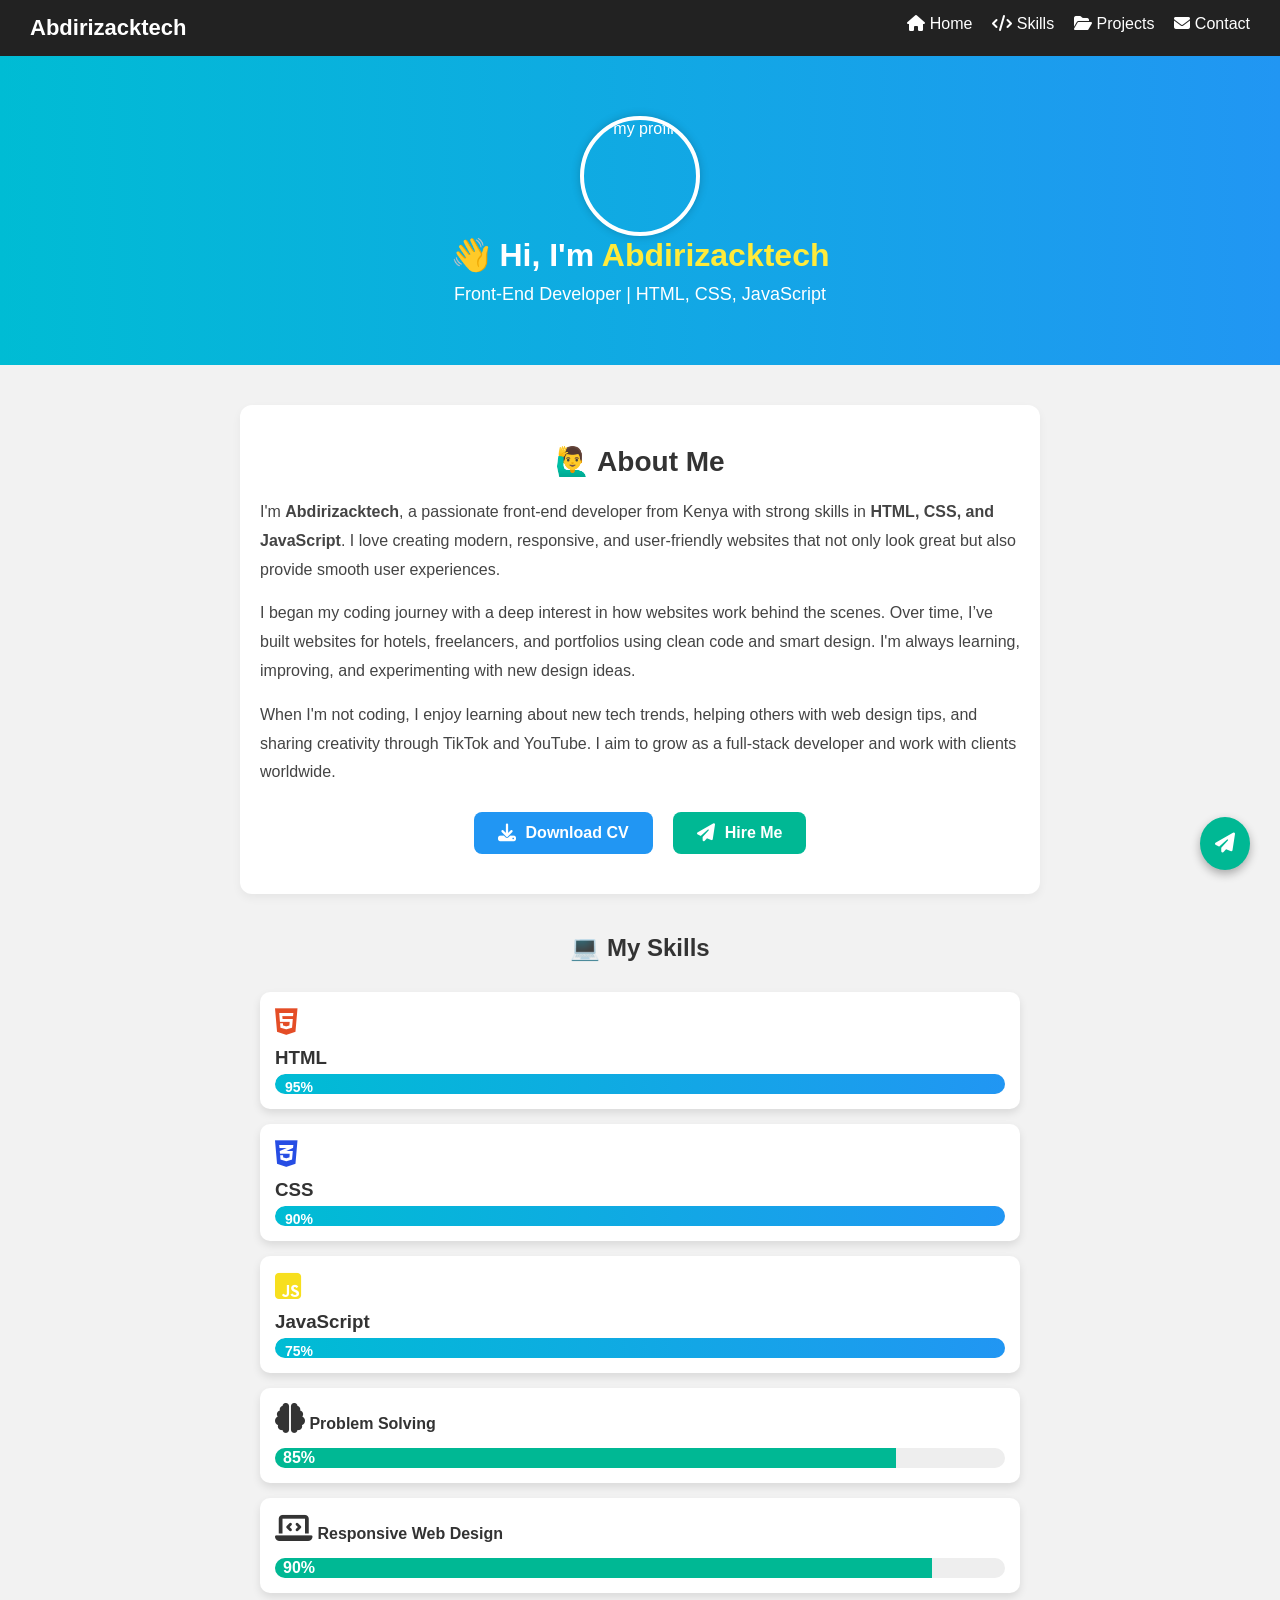
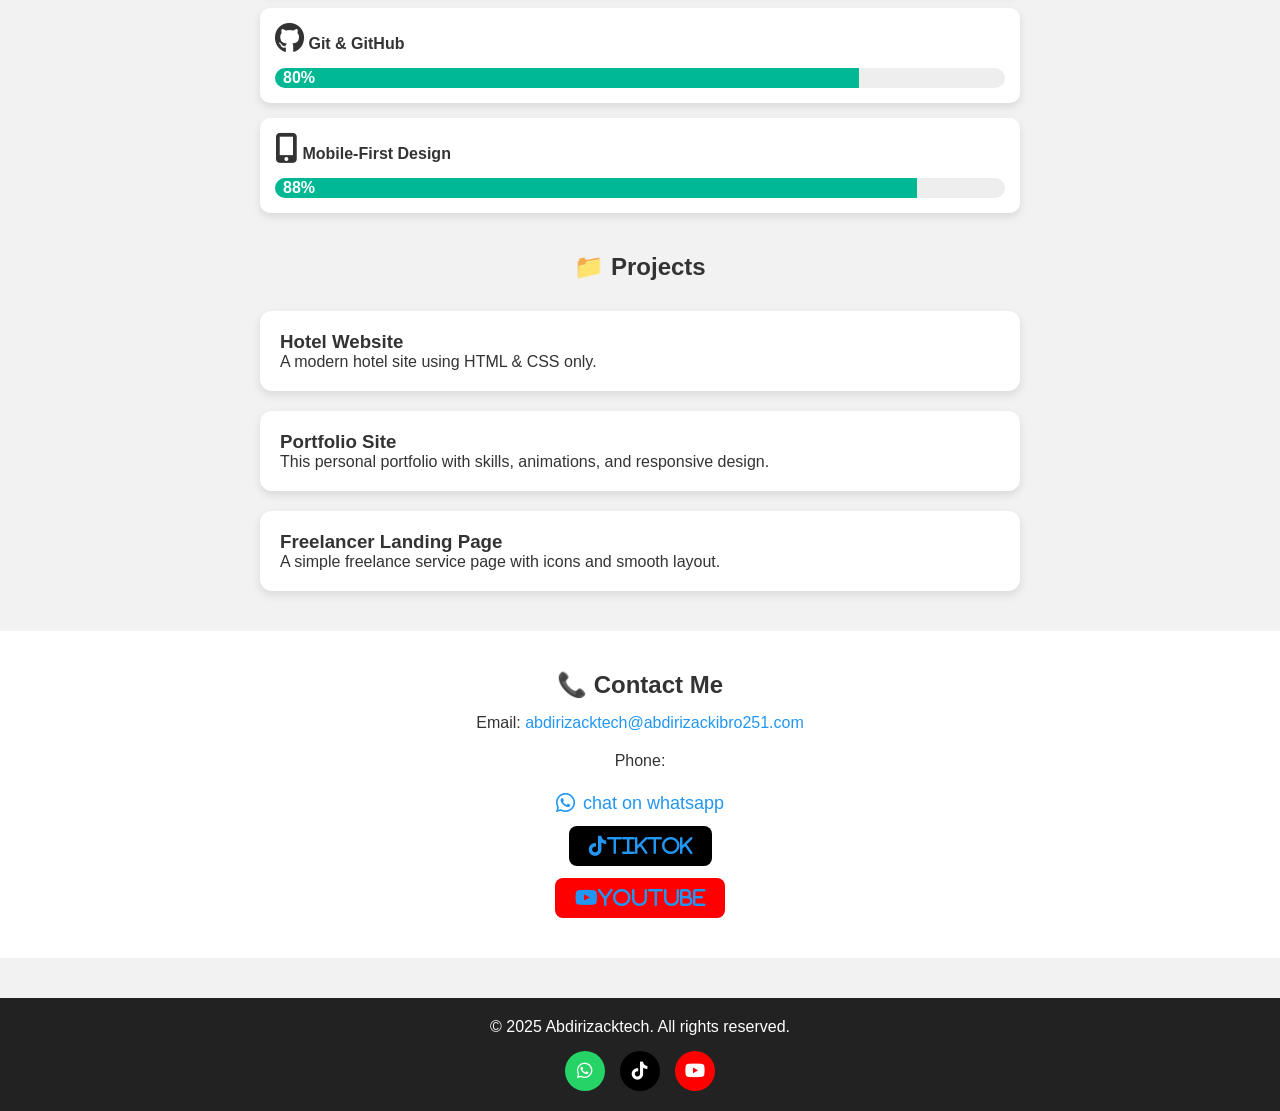
==== p.html @ 31e70e23 "Add files via upload" ====
<!DOCTYPE html>
<html lang="en">
  <head>
    <meta charset="UTF-8" />
    <title>Abdirizacktech Portfolio</title>
    <link rel="stylesheet" href="style.css" />
    <!-- Font Awesome CDN -->
    <link
      rel="stylesheet"
      href="https://cdnjs.cloudflare.com/ajax/libs/font-awesome/6.4.0/css/all.min.css" />
    <meta name="viewport" content="width=device-width, initial-scale=1.0" />
  </head>
  <body>
    <!-- Navbar -->
    <nav class="navbar">
      <div class="logo">Abdirizacktech</div>
      <ul class="nav-links">
        <li>
          <a href="#home"><i class="fas fa-home"></i> Home</a>
        </li>
        <li>
          <a href="#skills"><i class="fas fa-code"></i> Skills</a>
        </li>
        <li>
          <a href="#projects"><i class="fas fa-folder-open"></i> Projects</a>
        </li>
        <li>
          <a href="#contact"><i class="fas fa-envelope"></i> Contact</a>
        </li>
      </ul>
    </nav>

    <!-- Header -->
    <header id="home">
      <div class="header-content">
        <img
          src="profiles/IMG_20241104_105812_166.jpg"
          alt="my profile"
          class="profile-pc" />
      </div>
      <h1 class="slide-down">👋 Hi, I'm <span>Abdirizacktech</span></h1>
      <p class="fade-in">Front-End Developer | HTML, CSS, JavaScript</p>
    </header>
    <!--about me section-->
     <section class="about-section" id="about">
  <h2>🙋‍♂️ About Me</h2>
  <p>
    I'm <strong>Abdirizacktech</strong>, a passionate front-end developer from Kenya with strong skills in
    <strong>HTML, CSS, and JavaScript</strong>. I love creating modern, responsive, and user-friendly websites that
    not only look great but also provide smooth user experiences.
  </p>

  <p>
    I began my coding journey with a deep interest in how websites work behind the scenes.
    Over time, I’ve built websites for hotels, freelancers, and portfolios using clean code and smart design.
    I'm always learning, improving, and experimenting with new design ideas.
  </p>

  <p>
    When I'm not coding, I enjoy learning about new tech trends, helping others with web design tips, and
    sharing creativity through TikTok and YouTube. I aim to grow as a full-stack developer and work with clients worldwide.
  </p><div class="about-buttons">
    <a href="cv.pdf" download class="btn btn-download">
      <i class="fas fa-download"></i> Download CV
    </a>
    <a href="#contact" class="btn btn-hire">
      <i class="fas fa-paper-plane"></i> Hire Me
    </a>
  </div>

</section>
    <!-- Skills Section -->
    <section class="skills-section" id="skills">
      <h2>💻 My Skills</h2>

      <div class="skill-box">
        <i class="fab fa-html5 html-icon"></i>
        <h3>HTML</h3>
        <div class="skill-bar">
          <div class="progress" style="width: 95%">95%</div>
        </div>
      </div>

      <div class="skill-box">
        <i class="fab fa-css3-alt css-icon"></i>
        <h3>CSS</h3>
        <div class="skill-bar">
          <div class="progress" style="width: 90%">90%</div>
        </div>
      </div>

      <div class="skill-box">
        <i class="fab fa-js-square js-icon"></i>
        <h3>JavaScript</h3>
        <div class="skill-bar">
          <div class="progress" style="width: 75%">75%</div>
        </div>
      </div>
      <!-- Existing skills above here -->

<!-- New Expanded Skills -->
<div class="skill-box">
  <i class="fas fa-brain"></i> Problem Solving
  <div class="skill-bar"><div class="skill-level" style="width: 85%;">85%</div></div>
</div>
<div class="skill-box">
  <i class="fas fa-laptop-code"></i> Responsive Web Design
  <div class="skill-bar"><div class="skill-level" style="width: 90%;">90%</div></div>
</div>
<div class="skill-box">
  <i class="fab fa-github"></i> Git & GitHub
  <div class="skill-bar"><div class="skill-level" style="width: 80%;">80%</div></div>
</div>
<div class="skill-box">
  <i class="fas fa-mobile-alt"></i> Mobile-First Design
  <div class="skill-bar"><div class="skill-level" style="width: 88%;">88%</div></div>
</div>

    </section>

    <!-- Projects Section -->
    <section class="projects-section" id="projects">
      <h2>📁 Projects</h2>

      <div class="project-card">
        <h3>Hotel Website</h3>
        <p>A modern hotel site using HTML & CSS only.</p>
      </div>

      <div class="project-card">
        <h3>Portfolio Site</h3>
        <p>
          This personal portfolio with skills, animations, and responsive
          design.
        </p>
      </div>

      <div class="project-card">
        <h3>Freelancer Landing Page</h3>
        <p>A simple freelance service page with icons and smooth layout.</p>
      </div>
    </section>

    <!-- Contact Section -->
    <section class="contact-section" id="contact">
      <h2>📞 Contact Me</h2>
      <p>
        Email:
        <a href="mailto:abdirizacktech@example.com"
          >abdirizacktech@abdirizackibro251.com</a
        >
      </p>
      <div class="social-links">
        Phone:
        <a
          href="https://wa.me/254721620254"
          target="_blank"
          class="whatsapp-link"
          ><i class="fab fa-whatsapp"></i>chat on whatsapp</a
        >
        <a href="https://www.tiktok.com/@Abdirizacktech" target="_blank" class="social-icon tiktok">
          <i class="fab fa-tiktok">TikTok</i>
        </a>
        <a href="https://www.youtube.com/@All tech" target="_blank" class="social-icon youtube">
          <i class="fab fa-youtube">YouTube</i>
        </i></a>
      </div>
    </section>

    <!-- Footer -->
    <footer>
  <p>© 2025 Abdirizacktech. All rights reserved.</p>

  <div class="footer-socials">
    <a href="https://wa.me/254712345678" target="_blank" class="footer-icon whatsapp">
      <i class="fab fa-whatsapp"></i>
    </a>
    <a href="https://www.tiktok.com/@yourusername" target="_blank" class="footer-icon tiktok">
      <i class="fab fa-tiktok"></i>
    </a>
    <a href="https://www.youtube.com/@yourchannel" target="_blank" class="footer-icon youtube">
      <i class="fab fa-youtube"></i>
    </a>
  </div>
</footer>
    <a href="#contact" class="floating-hire-btn" title="Hire Me">
  <i class="fas fa-paper-plane"></i>
</a>
  </body>
</html>
---- style.css ----
/* General Reset */
* {
  margin: 0;
  padding: 0;
  box-sizing: border-box;
}
body {
  font-family: 'Segoe UI', sans-serif;
  background: #f2f2f2;
  color: #333;
  scroll-behavior: smooth;
}

/* Navbar */
.navbar {
  background: #222;
  color: white;
  display: flex;
  justify-content: space-between;
  padding: 15px 30px;
  position: sticky;
  top: 0;
  z-index: 1000;
}
.logo {
  font-size: 22px;
  font-weight: bold;
}
.nav-links {
  list-style: none;
  display: flex;
  gap: 20px;
}
.nav-links li a {
  text-decoration: none;
  color: white;
  font-size: 16px;
  transition: color 0.3s;
}
.nav-links li a:hover {
  color: #00bcd4;
}

/* Header */
header {
  background: linear-gradient(to right, #00bcd4, #2196f3);
  padding: 60px 20px;
  text-align: center;
  color: white;
}
header h1 span {
  color: #ffeb3b;
}
header p {
  margin-top: 10px;
  font-size: 18px;
}

/* Skills */
.skills-section {
  max-width: 800px;
  margin: 40px auto;
  padding: 0 20px;
}
.skills-section h2 {
  text-align: center;
  margin-bottom: 30px;
}
.skill-box {
  background: white;
  padding: 20px;
  border-radius: 12px;
  box-shadow: 0 4px 10px rgba(0,0,0,0.1);
  margin-bottom: 20px;
  transition: transform 0.3s;
}
.skill-box:hover {
  transform: scale(1.02);
}
.skill-box i {
  font-size: 30px;
  margin-bottom: 10px;
}
.html-icon { color: #e44d26; }
.css-icon { color: #264de4; }
.js-icon { color: #f7df1e; }

.skill-bar {
  background: #ddd;
  border-radius: 10px;
  overflow: hidden;
  margin-top: 10px;
}
.progress {
  background: linear-gradient(to right, #00bcd4, #2196f3);
  color: white;
  padding: 5px 10px;
  border-radius: 10px 0 0 10px;
  font-size: 14px;
  width: 0;
  animation: fillBar 1.5s forwards;
}

/* Projects */
.projects-section {
  max-width: 800px;
  margin: 40px auto;
  padding: 0 20px;
}
.projects-section h2 {
  text-align: center;
  margin-bottom: 30px;
}
.project-card {
  background: white;
  padding: 20px;
  border-radius: 12px;
  margin-bottom: 20px;
  box-shadow: 0 4px 10px rgba(0,0,0,0.1);
  transition: 0.3s;
}
.project-card:hover {
  transform: translateY(-5px);
}

/* Contact */
.contact-section {
  background: #fff;
  padding: 40px 20px;
  text-align: center;
}
.contact-section h2 {
  margin-bottom: 15px;
}
.contact-section a {
  color: #2196f3;
  text-decoration: none;
}

/* Footer */
footer {
  text-align: center;
  background: #222;
  color: white;
  padding: 20px;
  margin-top: 40px;
}

/* Animations */
@keyframes fillBar {
  to { width: inherit; }
}
.slide-down {
  animation: slideDown 1s ease;
}
@keyframes slideDown {
  from {
    transform: translateY(-40px);
    opacity: 0;
  }
  to {
    transform: translateY(0);
    opacity: 1;
  }
}
.fade-in {
  animation: fadeIn 2s ease;
}
@keyframes fadeIn {
  from { opacity: 0; }
  to { opacity: 1; }
}

/* Responsive */
@media (max-width: 600px) {
  .nav-links {
    flex-direction: column;
    gap: 10px;
    background: #333;
    padding: 10px;
  }
  .nav-links li a {
    display: block;
    padding: 5px 0;
  }
  header h1 {
    font-size: 24px;
  }
}
.header-content{
  display: flex;
  align-items: center;
  justify-content: center;
  gap: 20px;
  flex-wrap: wrap;
}
.profile-pc{
  width: 120px;
  height: 120px;
  border-radius: 50%;
  object-fit: cover;
  border: 4px solid #fff;
  box-shadow: 0 0 10px rgba(0,0,0,0.2);
}
.whatsapp-link{
  font-size: 18px;
  color: #25D366;
  text-decoration: none;
  display: inline-flex;
  align-items: center;
  gap: 8px;
  margin-top: 10px;
}
.whatsapp-link i {
  font-size: 22px;
}
.whatsapp-link:hover{
  color: #1ebe57;
  text-decoration: underline;
}.social-links {
  display: flex;
  flex-direction: column;
  align-items: center;
  gap: 12px;
  margin-top: 20px;
}

.social-icon {
  text-decoration: none;
  font-size: 18px;
  display: inline-flex;
  align-items: center;
  gap: 10px;
  padding: 10px 20px;
  border-radius: 8px;
  color: white;
  transition: 0.3s ease;
  font-weight: bold;
}

.social-icon i {
  font-size: 20px;
}

/* Platform-specific styles */
.whatsapp {
  background-color: #25D366;
}
.whatsapp:hover {
  background-color: #1ebe57;
}

.tiktok {
  background-color: #000;
}
.tiktok:hover {
  background-color: #111;
}

.youtube {
  background-color: #FF0000;
}
.youtube:hover {
  background-color: #cc0000;
}

.footer-socials {
  margin-top: 15px;
  display: flex;
  justify-content: center;
  gap: 15px;
}

.footer-icon {
  background: #444;
  color: white;
  font-size: 18px;
  width: 40px;
  height: 40px;
  border-radius: 50%;
  display: flex;
  justify-content: center;
  align-items: center;
  text-decoration: none;
  transition: background 0.3s ease, transform 0.3s ease;
}

.footer-icon:hover {
  transform: scale(1.1);
}

/* Icon colors */
.footer-icon.whatsapp { background-color: #25D366; }
.footer-icon.tiktok { background-color: #000; }
.footer-icon.youtube { background-color: #FF0000; }

.about-section {
  background: white;
  padding: 40px 20px;
  max-width: 800px;
  margin: 40px auto;
  border-radius: 12px;
  box-shadow: 0 4px 10px rgba(0,0,0,0.05);
}

.about-section h2 {
  text-align: center;
  margin-bottom: 20px;
  font-size: 28px;
}

.about-section p {
  font-size: 16px;
  line-height: 1.8;
  margin-bottom: 15px;
  color: #444;
}
.about-buttons {
  display: flex;
  justify-content: center;
  gap: 20px;
  margin-top: 25px;
  flex-wrap: wrap;
}

.btn {
  text-decoration: none;
  font-size: 16px;
  padding: 12px 24px;
  border-radius: 8px;
  font-weight: bold;
  display: inline-flex;
  align-items: center;
  gap: 10px;
  transition: 0.3s ease;
}

.btn i {
  font-size: 18px;
}

/* Specific button styles */
.btn-download {
  background-color: #2196f3;
  color: white;
}
.btn-download:hover {
  background-color: #1976d2;
}

.btn-hire {
  background-color: #00b894;
  color: white;
}
.btn-hire:hover {
  background-color: #00997a;
}
.floating-hire-btn {
  position: fixed;
  bottom: 30px;
  right: 30px;
  background-color: #00b894;
  color: white;
  padding: 15px;
  border-radius: 50%;
  font-size: 20px;
  box-shadow: 0 4px 10px rgba(0,0,0,0.3);
  text-align: center;
  z-index: 999;
  transition: 0.3s ease;
  text-decoration: none;
}
.floating-hire-btn:hover {
  background-color: #00997a;
}
.skill-box {
  background-color: #fff;
  padding: 15px;
  border-radius: 10px;
  box-shadow: 0 4px 8px rgba(0,0,0,0.1);
  margin-bottom: 15px;
  font-weight: bold;
}

.skill-bar {
  background-color: #eee;
  border-radius: 10px;
  overflow: hidden;
  margin-top: 5px;
  height: 20px;
}

.skill-level {
  height: 100%;
  background-color: #00b894;
  color: #fff;
  padding-left: 8px;
  line-height: 20px;
}
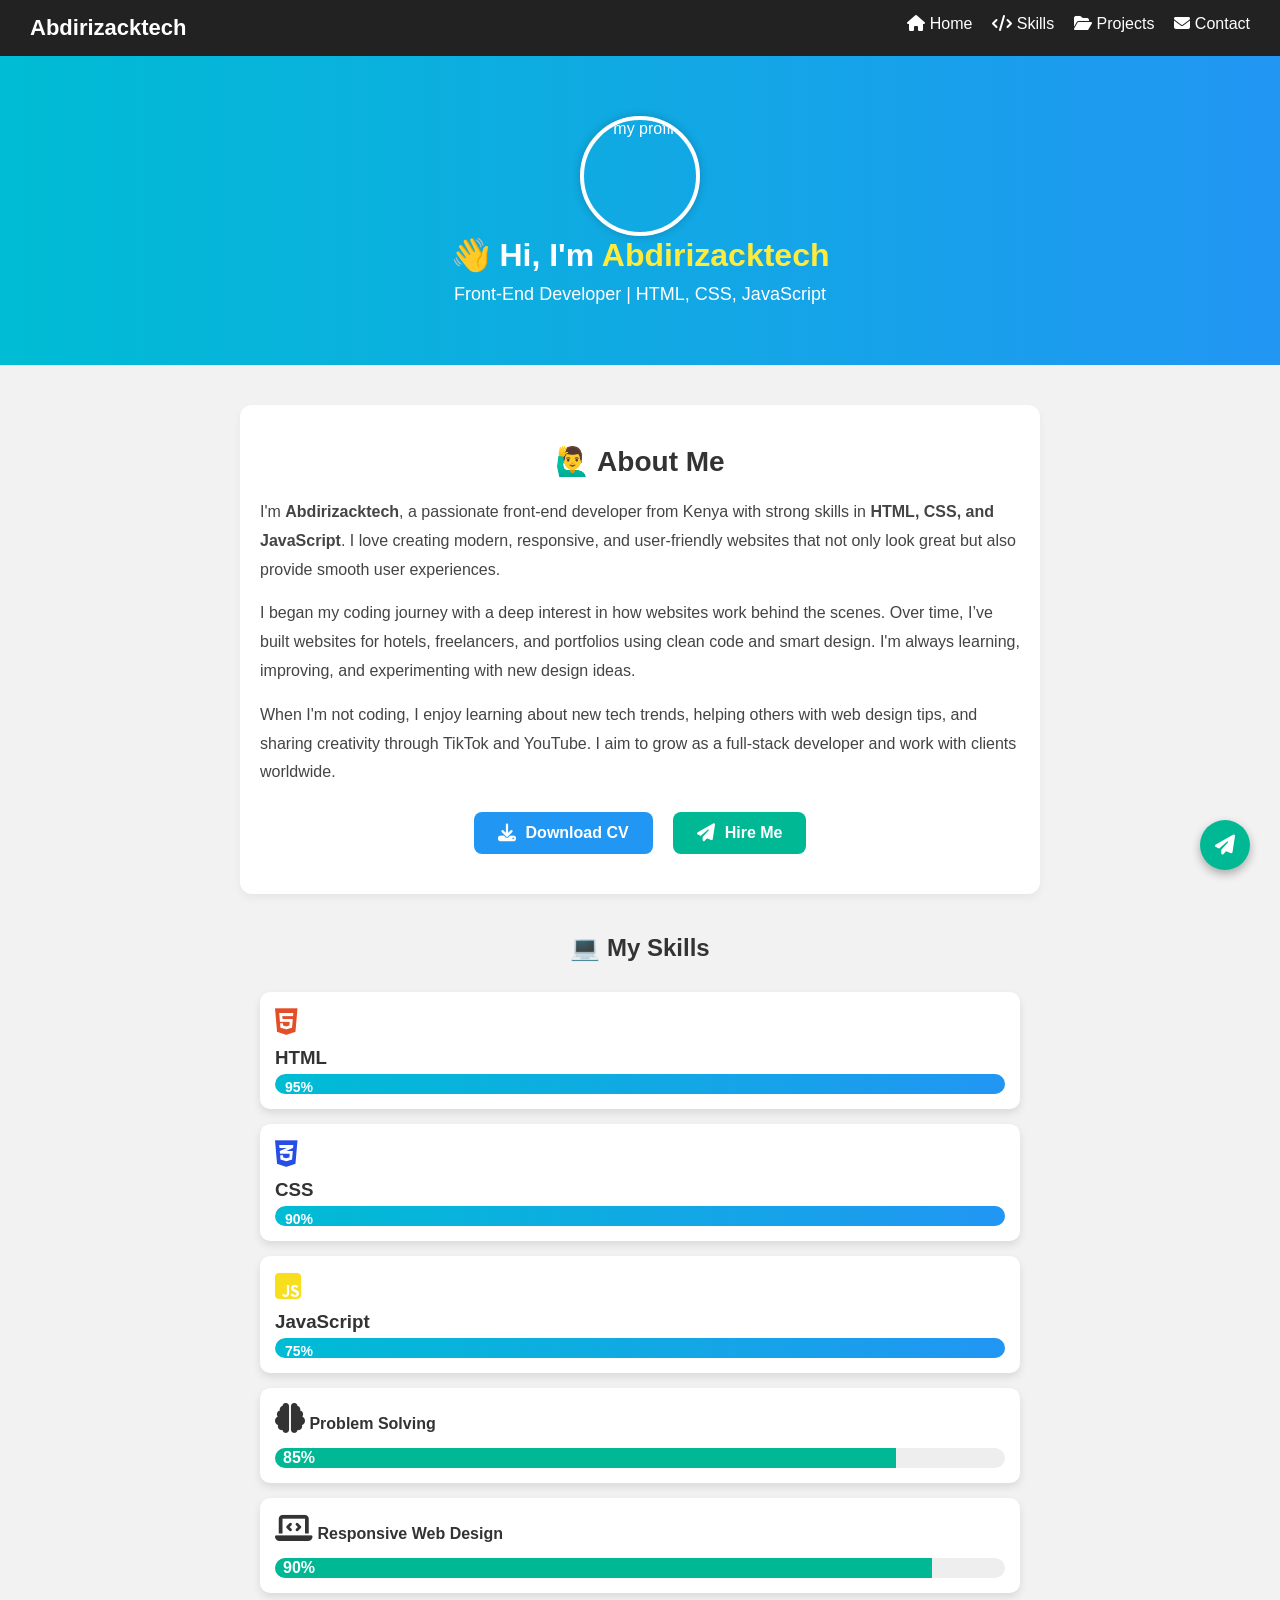
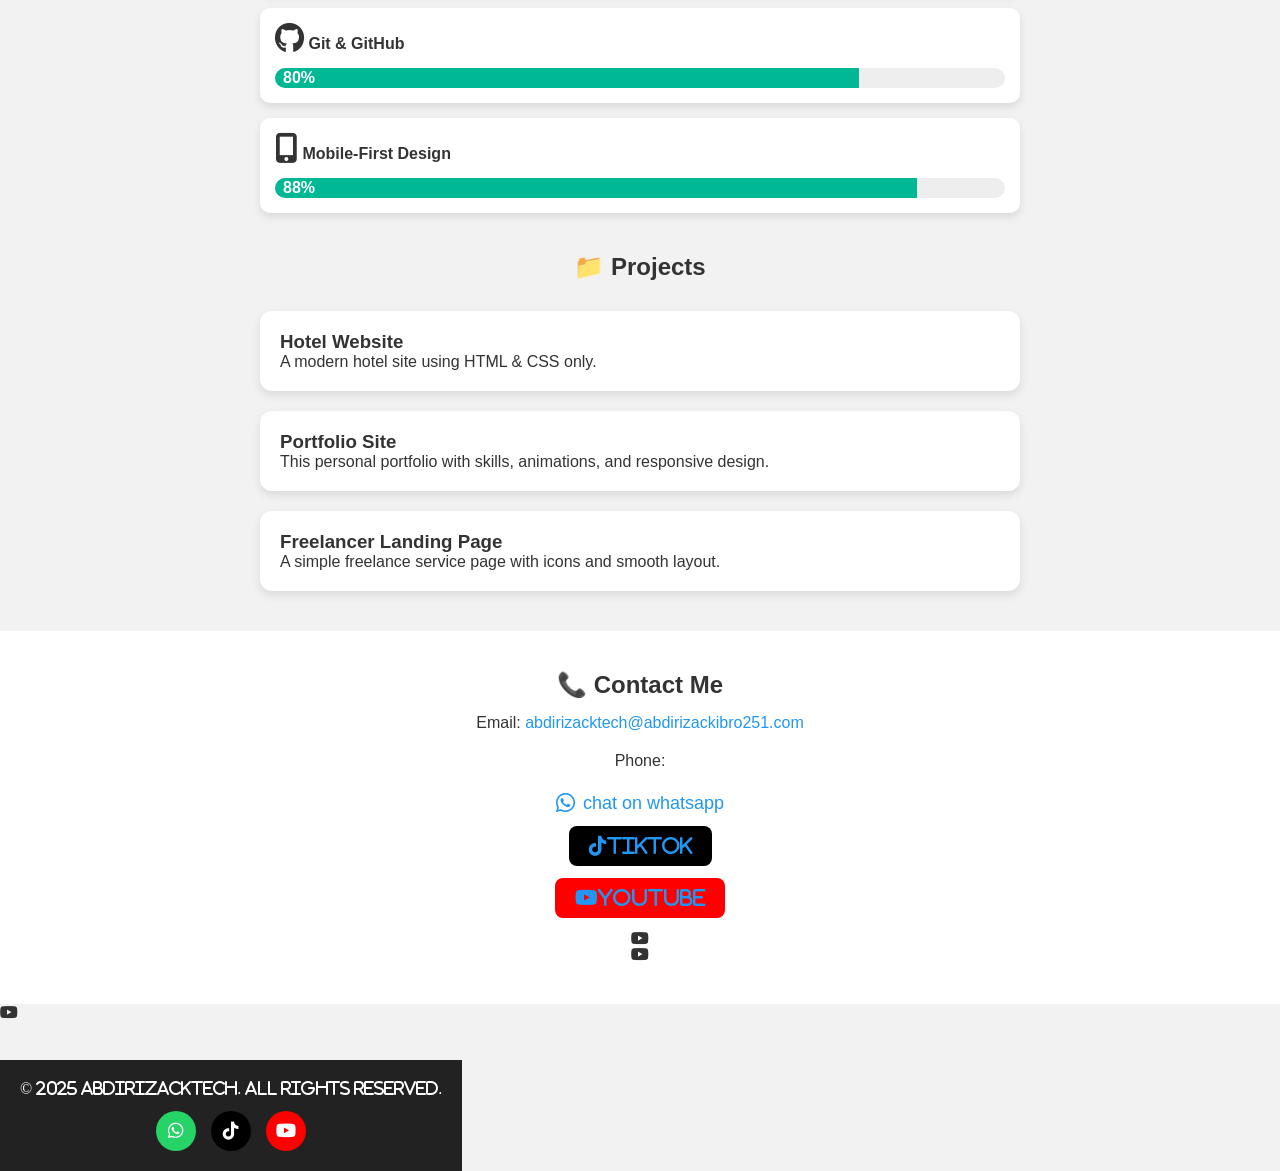
==== commit 8b01b053: "Update p.html" ====
--- a/p.html
+++ b/p.html
@@ -146,7 +146,7 @@
       <h2>📞 Contact Me</h2>
       <p>
         Email:
-        <a href="mailto:abdirizacktech@example.com"
+        <a href="mailto:abdirizacktech@gmail.com"
           >abdirizacktech@abdirizackibro251.com</a
         >
       </p>
@@ -162,8 +162,8 @@
           <i class="fab fa-tiktok">TikTok</i>
         </a>
         <a href="https://www.youtube.com/@All tech" target="_blank" class="social-icon youtube">
-          <i class="fab fa-youtube">YouTube</i>
-        </i></a>
+          <i class="fab fa-youtube">YouTube
+        </a>
       </div>
     </section>
 
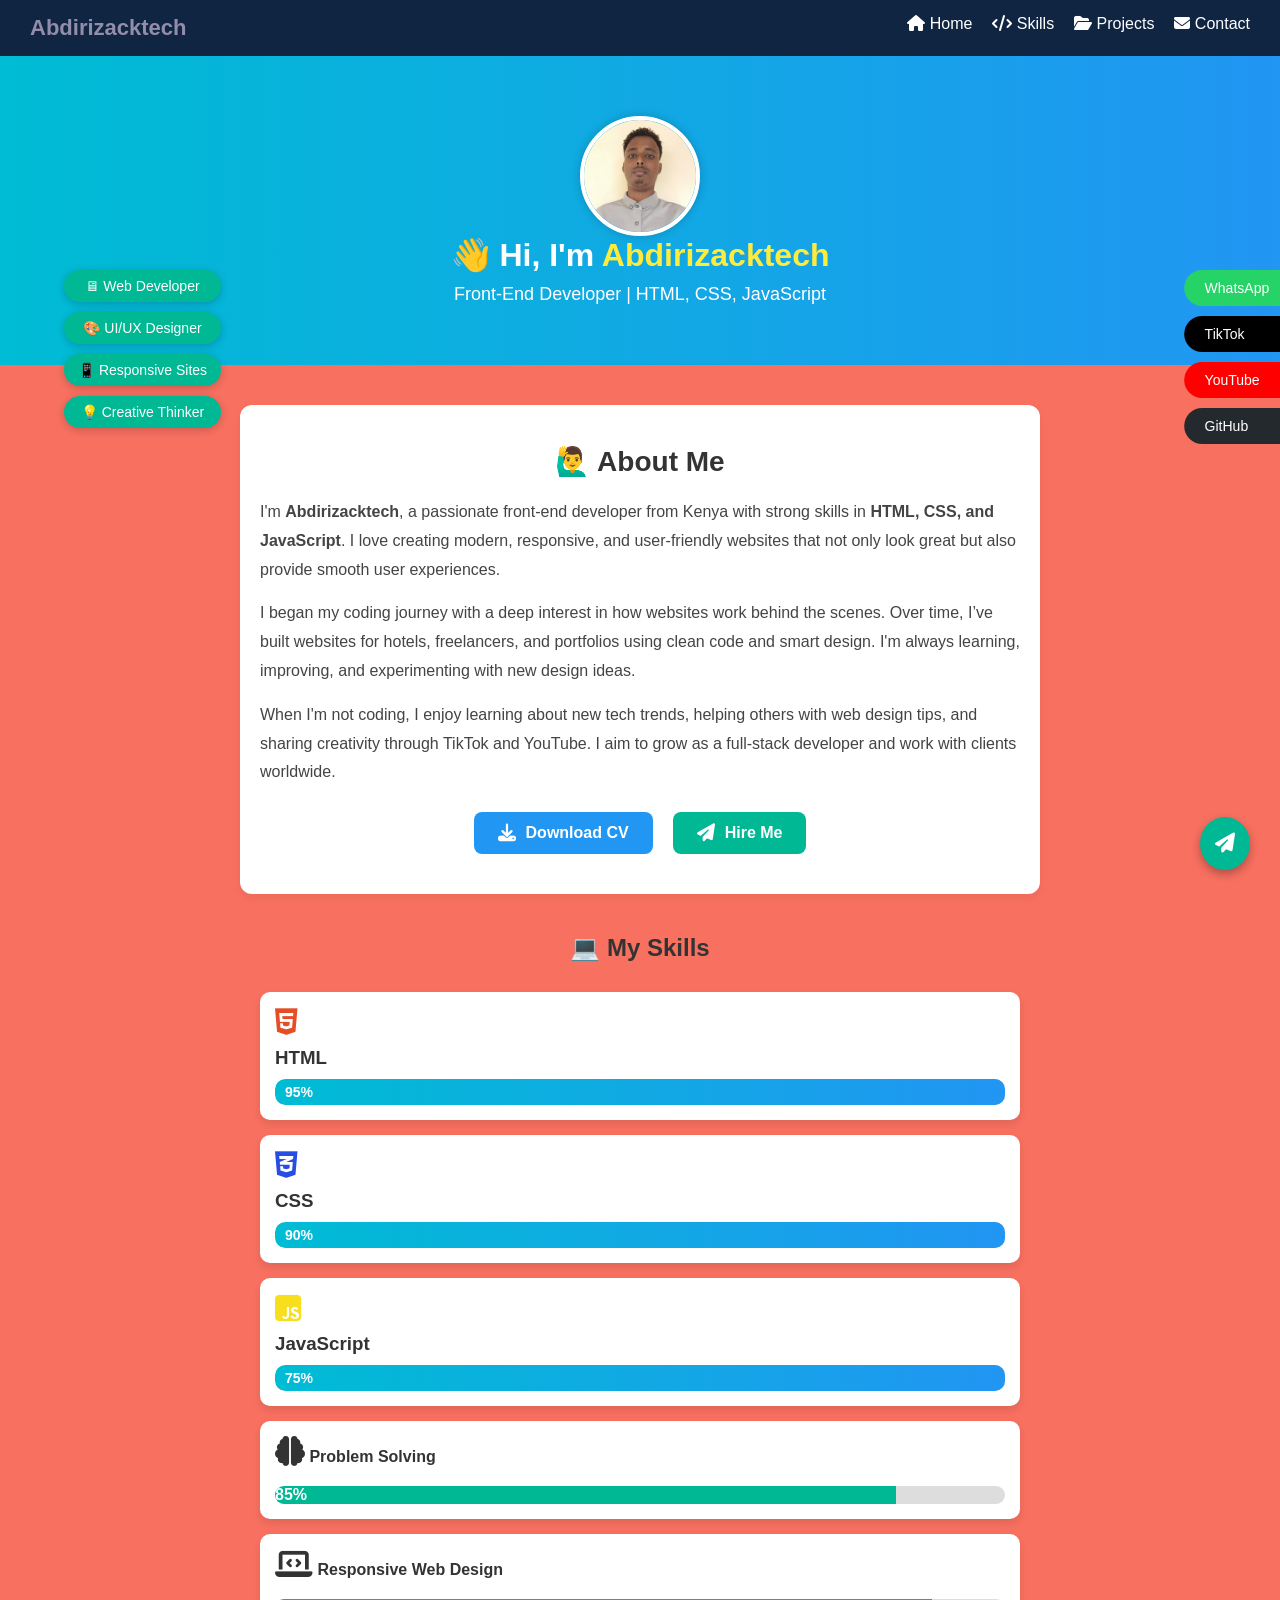
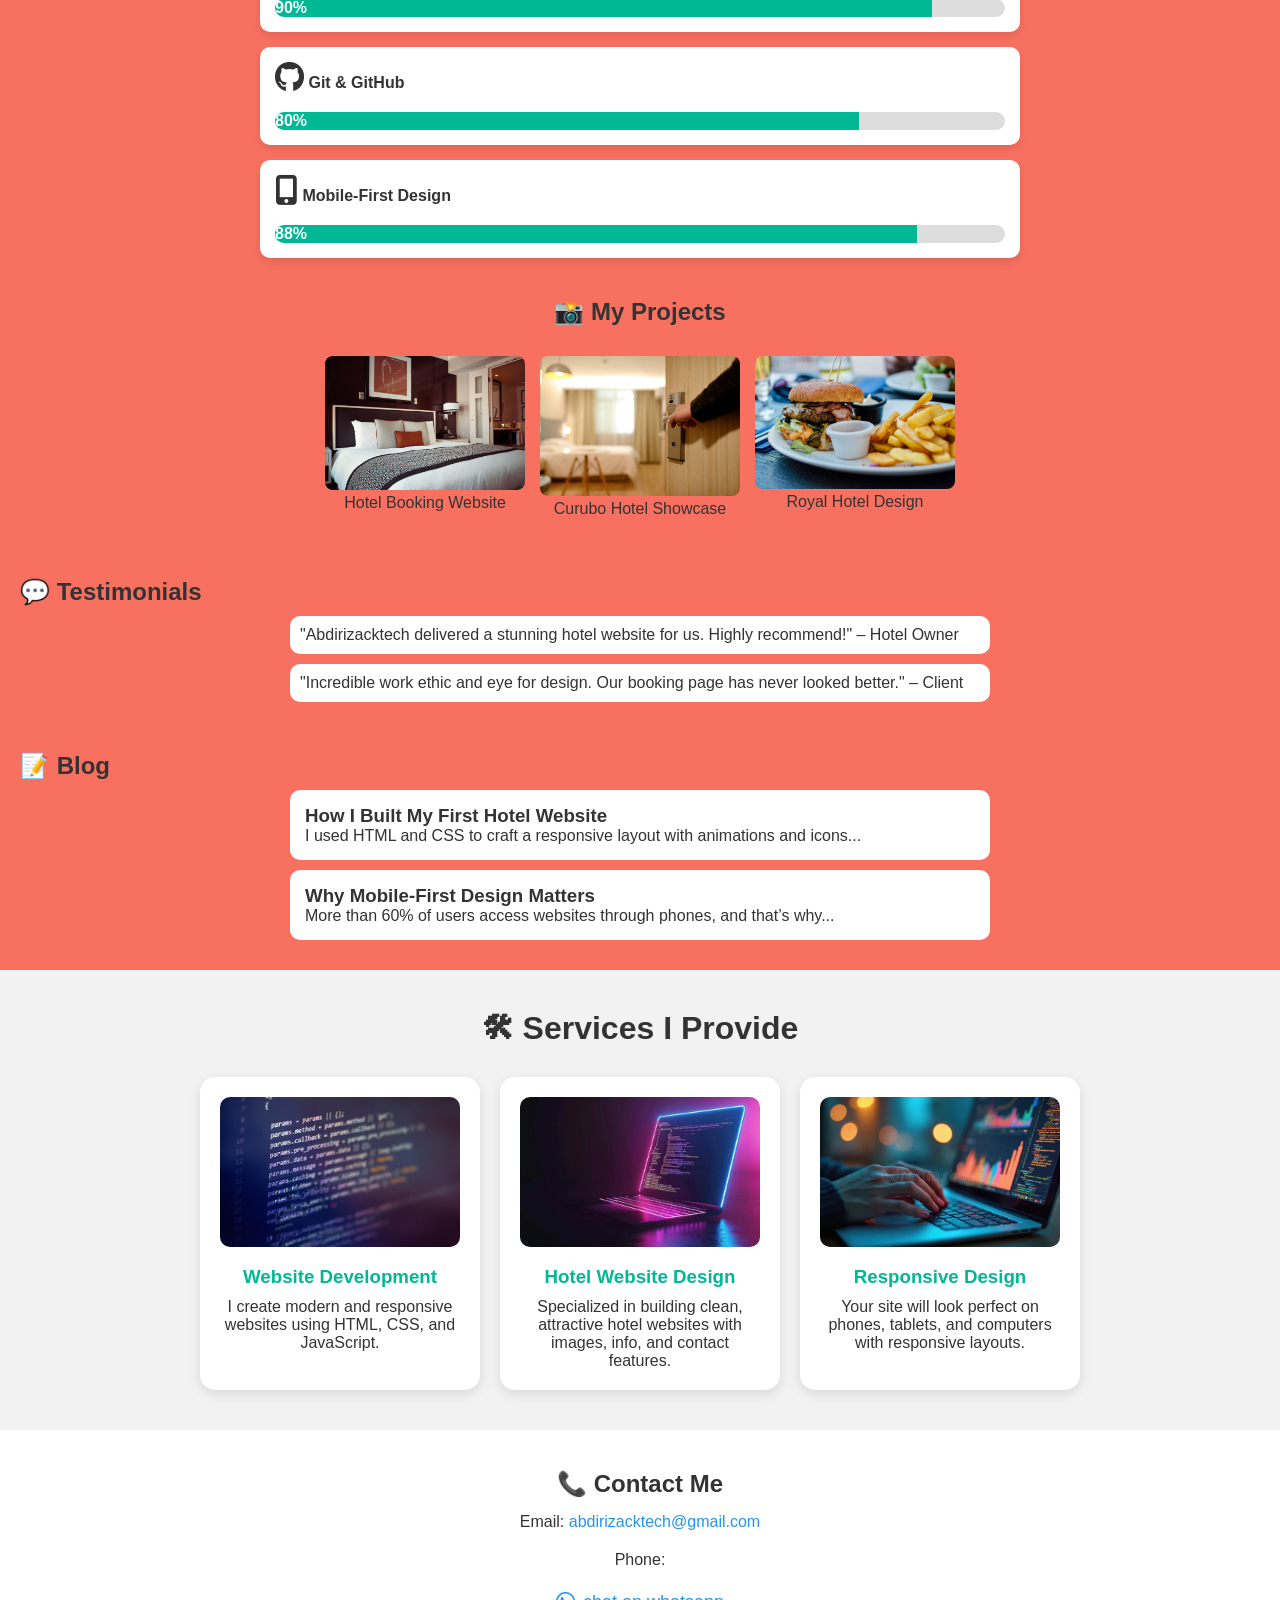
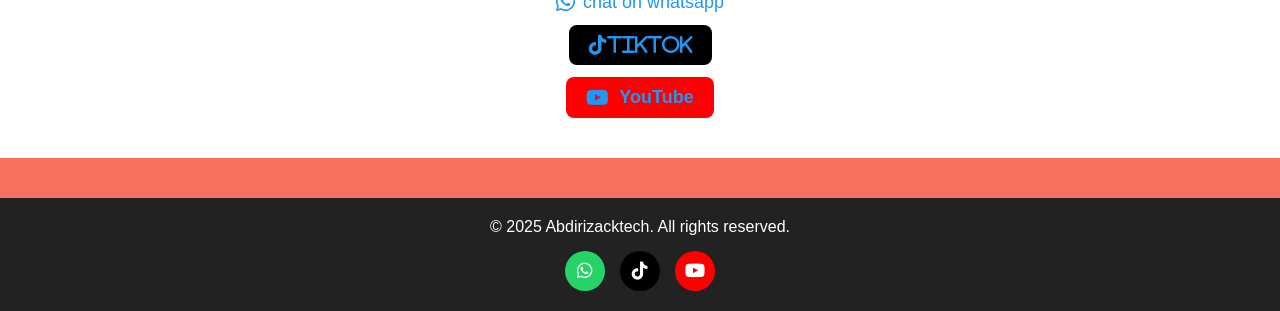
==== commit fc2d26f2: "i have added something to my code" ====
--- a/p.html
+++ b/p.html
@@ -1,190 +1,316 @@
-<!DOCTYPE html>
-<html lang="en">
-  <head>
-    <meta charset="UTF-8" />
-    <title>Abdirizacktech Portfolio</title>
-    <link rel="stylesheet" href="style.css" />
-    <!-- Font Awesome CDN -->
-    <link
-      rel="stylesheet"
-      href="https://cdnjs.cloudflare.com/ajax/libs/font-awesome/6.4.0/css/all.min.css" />
-    <meta name="viewport" content="width=device-width, initial-scale=1.0" />
-  </head>
-  <body>
-    <!-- Navbar -->
-    <nav class="navbar">
-      <div class="logo">Abdirizacktech</div>
-      <ul class="nav-links">
-        <li>
-          <a href="#home"><i class="fas fa-home"></i> Home</a>
-        </li>
-        <li>
-          <a href="#skills"><i class="fas fa-code"></i> Skills</a>
-        </li>
-        <li>
-          <a href="#projects"><i class="fas fa-folder-open"></i> Projects</a>
-        </li>
-        <li>
-          <a href="#contact"><i class="fas fa-envelope"></i> Contact</a>
-        </li>
-      </ul>
-    </nav>
-
-    <!-- Header -->
-    <header id="home">
-      <div class="header-content">
-        <img
-          src="profiles/IMG_20241104_105812_166.jpg"
-          alt="my profile"
-          class="profile-pc" />
-      </div>
-      <h1 class="slide-down">👋 Hi, I'm <span>Abdirizacktech</span></h1>
-      <p class="fade-in">Front-End Developer | HTML, CSS, JavaScript</p>
-    </header>
-    <!--about me section-->
-     <section class="about-section" id="about">
-  <h2>🙋‍♂️ About Me</h2>
-  <p>
-    I'm <strong>Abdirizacktech</strong>, a passionate front-end developer from Kenya with strong skills in
-    <strong>HTML, CSS, and JavaScript</strong>. I love creating modern, responsive, and user-friendly websites that
-    not only look great but also provide smooth user experiences.
-  </p>
-
-  <p>
-    I began my coding journey with a deep interest in how websites work behind the scenes.
-    Over time, I’ve built websites for hotels, freelancers, and portfolios using clean code and smart design.
-    I'm always learning, improving, and experimenting with new design ideas.
-  </p>
-
-  <p>
-    When I'm not coding, I enjoy learning about new tech trends, helping others with web design tips, and
-    sharing creativity through TikTok and YouTube. I aim to grow as a full-stack developer and work with clients worldwide.
-  </p><div class="about-buttons">
-    <a href="cv.pdf" download class="btn btn-download">
-      <i class="fas fa-download"></i> Download CV
-    </a>
-    <a href="#contact" class="btn btn-hire">
-      <i class="fas fa-paper-plane"></i> Hire Me
-    </a>
-  </div>
-
-</section>
-    <!-- Skills Section -->
-    <section class="skills-section" id="skills">
-      <h2>💻 My Skills</h2>
-
-      <div class="skill-box">
-        <i class="fab fa-html5 html-icon"></i>
-        <h3>HTML</h3>
-        <div class="skill-bar">
-          <div class="progress" style="width: 95%">95%</div>
-        </div>
-      </div>
-
-      <div class="skill-box">
-        <i class="fab fa-css3-alt css-icon"></i>
-        <h3>CSS</h3>
-        <div class="skill-bar">
-          <div class="progress" style="width: 90%">90%</div>
-        </div>
-      </div>
-
-      <div class="skill-box">
-        <i class="fab fa-js-square js-icon"></i>
-        <h3>JavaScript</h3>
-        <div class="skill-bar">
-          <div class="progress" style="width: 75%">75%</div>
-        </div>
-      </div>
-      <!-- Existing skills above here -->
-
-<!-- New Expanded Skills -->
-<div class="skill-box">
-  <i class="fas fa-brain"></i> Problem Solving
-  <div class="skill-bar"><div class="skill-level" style="width: 85%;">85%</div></div>
-</div>
-<div class="skill-box">
-  <i class="fas fa-laptop-code"></i> Responsive Web Design
-  <div class="skill-bar"><div class="skill-level" style="width: 90%;">90%</div></div>
-</div>
-<div class="skill-box">
-  <i class="fab fa-github"></i> Git & GitHub
-  <div class="skill-bar"><div class="skill-level" style="width: 80%;">80%</div></div>
-</div>
-<div class="skill-box">
-  <i class="fas fa-mobile-alt"></i> Mobile-First Design
-  <div class="skill-bar"><div class="skill-level" style="width: 88%;">88%</div></div>
-</div>
-
-    </section>
-
-    <!-- Projects Section -->
-    <section class="projects-section" id="projects">
-      <h2>📁 Projects</h2>
-
-      <div class="project-card">
-        <h3>Hotel Website</h3>
-        <p>A modern hotel site using HTML & CSS only.</p>
-      </div>
-
-      <div class="project-card">
-        <h3>Portfolio Site</h3>
-        <p>
-          This personal portfolio with skills, animations, and responsive
-          design.
-        </p>
-      </div>
-
-      <div class="project-card">
-        <h3>Freelancer Landing Page</h3>
-        <p>A simple freelance service page with icons and smooth layout.</p>
-      </div>
-    </section>
-
-    <!-- Contact Section -->
-    <section class="contact-section" id="contact">
-      <h2>📞 Contact Me</h2>
-      <p>
-        Email:
-        <a href="mailto:abdirizacktech@gmail.com"
-          >abdirizacktech@abdirizackibro251.com</a
-        >
-      </p>
-      <div class="social-links">
-        Phone:
-        <a
-          href="https://wa.me/254721620254"
-          target="_blank"
-          class="whatsapp-link"
-          ><i class="fab fa-whatsapp"></i>chat on whatsapp</a
-        >
-        <a href="https://www.tiktok.com/@Abdirizacktech" target="_blank" class="social-icon tiktok">
-          <i class="fab fa-tiktok">TikTok</i>
-        </a>
-        <a href="https://www.youtube.com/@All tech" target="_blank" class="social-icon youtube">
-          <i class="fab fa-youtube">YouTube
-        </a>
-      </div>
-    </section>
-
-    <!-- Footer -->
-    <footer>
-  <p>© 2025 Abdirizacktech. All rights reserved.</p>
-
-  <div class="footer-socials">
-    <a href="https://wa.me/254712345678" target="_blank" class="footer-icon whatsapp">
-      <i class="fab fa-whatsapp"></i>
-    </a>
-    <a href="https://www.tiktok.com/@yourusername" target="_blank" class="footer-icon tiktok">
-      <i class="fab fa-tiktok"></i>
-    </a>
-    <a href="https://www.youtube.com/@yourchannel" target="_blank" class="footer-icon youtube">
-      <i class="fab fa-youtube"></i>
-    </a>
-  </div>
-</footer>
-    <a href="#contact" class="floating-hire-btn" title="Hire Me">
-  <i class="fas fa-paper-plane"></i>
-</a>
-  </body>
-</html>
+<!DOCTYPE html>
+<html lang="en">
+  <head>
+    <meta charset="UTF-8" />
+    <title>Abdirizacktech Portfolio</title>
+    <link rel="stylesheet" href="style.css" />
+    <!-- Font Awesome CDN -->
+    <link
+      rel="stylesheet"
+      href="https://cdnjs.cloudflare.com/ajax/libs/font-awesome/6.4.0/css/all.min.css" />
+    <meta name="viewport" content="width=device-width, initial-scale=1.0" />
+  </head>
+  <body>
+    <!-- Navbar -->
+    <nav class="navbar">
+      <div class="logo">Abdirizacktech</div>
+      <ul class="nav-links">
+        <li>
+          <a href="#home"><i class="fas fa-home"></i> Home</a>
+        </li>
+        <li>
+          <a href="#skills"><i class="fas fa-code"></i> Skills</a>
+        </li>
+        <li>
+          <a href="#projects"><i class="fas fa-folder-open"></i> Projects</a>
+        </li>
+        <li>
+          <a href="#contact"><i class="fas fa-envelope"></i> Contact</a>
+        </li>
+      </ul>
+    </nav>
+
+    <!-- Header -->
+    <header id="home">
+      <div class="header-content">
+        <div class="popup-container">
+          <div class="popup-bubble">🖥 Web Developer</div>
+          <div class="popup-bubble">🎨 UI/UX Designer</div>
+          <div class="popup-bubble">📱 Responsive Sites</div>
+          <div class="popup-bubble">💡 Creative Thinker</div>
+        </div>
+        <img
+          src="profiles/IMG_20241104_105812_166.jpg"
+          alt="my profile"
+          class="profile-pc" />
+      </div>
+      <h1 class="slide-down">👋 Hi, I'm <span>Abdirizacktech</span></h1>
+      <p class="fade-in">Front-End Developer | HTML, CSS, JavaScript</p>
+    </header>
+    <!--about me section-->
+    <section class="about-section" id="about">
+      <h2>🙋‍♂️ About Me</h2>
+      <p>
+        I'm <strong>Abdirizacktech</strong>, a passionate front-end developer
+        from Kenya with strong skills in
+        <strong>HTML, CSS, and JavaScript</strong>. I love creating modern,
+        responsive, and user-friendly websites that not only look great but also
+        provide smooth user experiences.
+      </p>
+
+      <p>
+        I began my coding journey with a deep interest in how websites work
+        behind the scenes. Over time, I’ve built websites for hotels,
+        freelancers, and portfolios using clean code and smart design. I'm
+        always learning, improving, and experimenting with new design ideas.
+      </p>
+
+      <p>
+        When I'm not coding, I enjoy learning about new tech trends, helping
+        others with web design tips, and sharing creativity through TikTok and
+        YouTube. I aim to grow as a full-stack developer and work with clients
+        worldwide.
+      </p>
+      <div class="about-buttons">
+        <a href="cv.pdf" download class="btn btn-download">
+          <i class="fas fa-download"></i> Download CV
+        </a>
+        <a href="#contact" class="btn btn-hire">
+          <i class="fas fa-paper-plane"></i> Hire Me
+        </a>
+      </div>
+    </section>
+    <!-- Skills Section -->
+    <section class="skills-section" id="skills">
+      <h2>💻 My Skills</h2>
+
+      <div class="skill-box">
+        <i class="fab fa-html5 html-icon"></i>
+        <h3>HTML</h3>
+        <div class="skill-bar">
+          <div class="progress" style="width: 95%">95%</div>
+        </div>
+      </div>
+
+      <div class="skill-box">
+        <i class="fab fa-css3-alt css-icon"></i>
+        <h3>CSS</h3>
+        <div class="skill-bar">
+          <div class="progress" style="width: 90%">90%</div>
+        </div>
+      </div>
+
+      <div class="skill-box">
+        <i class="fab fa-js-square js-icon"></i>
+        <h3>JavaScript</h3>
+        <div class="skill-bar">
+          <div class="progress" style="width: 75%">75%</div>
+        </div>
+      </div>
+      <!-- Existing skills above here -->
+
+      <!-- New Expanded Skills -->
+      <div class="skill-box">
+        <i class="fas fa-brain"></i> Problem Solving
+        <div class="skill-bar">
+          <div class="skill-level" style="width: 85%">85%</div>
+        </div>
+      </div>
+      <div class="skill-box">
+        <i class="fas fa-laptop-code"></i> Responsive Web Design
+        <div class="skill-bar">
+          <div class="skill-level" style="width: 90%">90%</div>
+        </div>
+      </div>
+      <div class="skill-box">
+        <i class="fab fa-github"></i> Git & GitHub
+        <div class="skill-bar">
+          <div class="skill-level" style="width: 80%">80%</div>
+        </div>
+      </div>
+      <div class="skill-box">
+        <i class="fas fa-mobile-alt"></i> Mobile-First Design
+        <div class="skill-bar">
+          <div class="skill-level" style="width: 88%">88%</div>
+        </div>
+      </div>
+    </section>
+    <!-- Projects Section -->
+    <section class="projects-section" id="projects">
+      <h2>📸 My Projects</h2>
+      <div class="project-gallery">
+        <div class="project">
+          <a href="#"
+            ><img
+              src="hotel pic/pexels-pixabay-164595.jpg"
+              alt="Hotel Project 1"
+          /></a>
+          <p>Hotel Booking Website</p>
+        </div>
+        <div class="project">
+          <a href="#"
+            ><img
+              src="hotel pic/pexels-pixabay-271639.jpg"
+              alt="Hotel Project 2"
+          /></a>
+          <p>Curubo Hotel Showcase</p>
+        </div>
+        <div class="project">
+          <a href="#"
+            ><img
+              src="hotel pic/pexels-robinstickel-70497.jpg"
+              alt="Hotel Project 3"
+          /></a>
+          <p>Royal Hotel Design</p>
+        </div>
+      </div>
+    </section>
+    <section class="testimonial-section">
+      <h2>💬 Testimonials</h2>
+      <div class="testimonial">
+        <p>
+          "Abdirizacktech delivered a stunning hotel website for us. Highly
+          recommend!" – Hotel Owner
+        </p>
+      </div>
+      <div class="testimonial">
+        <p>
+          "Incredible work ethic and eye for design. Our booking page has never
+          looked better." – Client
+        </p>
+      </div>
+    </section>
+    <section class="blog-section">
+      <h2>📝 Blog</h2>
+      <div class="blog-post">
+        <h3>How I Built My First Hotel Website</h3>
+        <p>
+          I used HTML and CSS to craft a responsive layout with animations and
+          icons...
+        </p>
+      </div>
+      <div class="blog-post">
+        <h3>Why Mobile-First Design Matters</h3>
+        <p>
+          More than 60% of users access websites through phones, and that’s
+          why...
+        </p>
+      </div>
+    </section>
+    <section id="services">
+      <h2>🛠 Services I Provide</h2>
+      <div class="service-boxes">
+        <div class="service">
+          <img src="profiles/html5-editor.avif" alt="Web Development" />
+          <h3>Website Development</h3>
+          <p>
+            I create modern and responsive websites using HTML, CSS, and
+            JavaScript.
+          </p>
+        </div>
+        <div class="service">
+          <img src="profiles/modern-laptop.jpeg" alt="Hotel Website" />
+          <h3>Hotel Website Design</h3>
+          <p>
+            Specialized in building clean, attractive hotel websites with
+            images, info, and contact features.
+          </p>
+        </div>
+        <div class="service">
+          <img src="profiles/hands-coding.webp" alt="Responsive Design" />
+          <h3>Responsive Design</h3>
+          <p>
+            Your site will look perfect on phones, tablets, and computers with
+            responsive layouts.
+          </p>
+        </div>
+      </div>
+    </section>
+
+    <!-- Contact Section -->
+    <section class="contact-section" id="contact">
+      <h2>📞 Contact Me</h2>
+      <p>
+        Email:
+        <a href="mailto:abdirizacktech@gmail.com">abdirizacktech@gmail.com</a>
+      </p>
+      <div class="social-links">
+        Phone:
+        <a
+          href="https://wa.me/254721620254"
+          target="_blank"
+          class="whatsapp-link"
+          ><i class="fab fa-whatsapp"></i>chat on whatsapp</a
+        >
+        <a
+          href="https://www.tiktok.com/@Abdirizacktech"
+          target="_blank"
+          class="social-icon tiktok">
+          <i class="fab fa-tiktok">TikTok</i>
+        </a>
+        <a
+          href="https://www.youtube.com/@All tech"
+          target="_blank"
+          class="social-icon youtube">
+          <i class="fab fa-youtube"></i>
+          YouTube</a
+        >
+      </div>
+    </section>
+
+    <!-- Footer -->
+    <footer>
+      <p>© 2025 Abdirizacktech. All rights reserved.</p>
+
+      <div class="footer-socials">
+        <a
+          href="https://wa.me/254712345678"
+          target="_blank"
+          class="footer-icon whatsapp">
+          <i class="fab fa-whatsapp"></i>
+        </a>
+        <a
+          href="https://www.tiktok.com/@Abdirizacktech"
+          target="_blank"
+          class="footer-icon tiktok">
+          <i class="fab fa-tiktok"></i>
+        </a>
+        <a
+          href="https://www.youtube.com/@All tech"
+          target="_blank"
+          class="footer-icon youtube">
+          <i class="fab fa-youtube"></i>
+        </a>
+      </div>
+    </footer>
+    <a href="#contact" class="floating-hire-btn" title="Hire Me">
+      <i class="fas fa-paper-plane"></i>
+    </a>
+    <div class="socials-right">
+      <a
+        href="https://wa.me/yourwhatsapplink"
+        target="_blank"
+        class="social whatsapp"
+        >WhatsApp</a
+      >
+      <a
+        href="https://tiktok.com/@yourusername"
+        target="_blank"
+        class="social tiktok"
+        >TikTok</a
+      >
+      <a
+        href="https://youtube.com/@yourchannel"
+        target="_blank"
+        class="social youtube"
+        >YouTube</a
+      >
+      <a
+        href="https://github.com/yourgithub"
+        target="_blank"
+        class="social github"
+        >GitHub</a
+      >
+    </div>
+  </body>
+</html>
--- a/style.css
+++ b/style.css
@@ -1,399 +1,527 @@
-/* General Reset */
-* {
-  margin: 0;
-  padding: 0;
-  box-sizing: border-box;
-}
-body {
-  font-family: 'Segoe UI', sans-serif;
-  background: #f2f2f2;
-  color: #333;
-  scroll-behavior: smooth;
-}
-
-/* Navbar */
-.navbar {
-  background: #222;
-  color: white;
-  display: flex;
-  justify-content: space-between;
-  padding: 15px 30px;
-  position: sticky;
-  top: 0;
-  z-index: 1000;
-}
-.logo {
-  font-size: 22px;
-  font-weight: bold;
-}
-.nav-links {
-  list-style: none;
-  display: flex;
-  gap: 20px;
-}
-.nav-links li a {
-  text-decoration: none;
-  color: white;
-  font-size: 16px;
-  transition: color 0.3s;
-}
-.nav-links li a:hover {
-  color: #00bcd4;
-}
-
-/* Header */
-header {
-  background: linear-gradient(to right, #00bcd4, #2196f3);
-  padding: 60px 20px;
-  text-align: center;
-  color: white;
-}
-header h1 span {
-  color: #ffeb3b;
-}
-header p {
-  margin-top: 10px;
-  font-size: 18px;
-}
-
-/* Skills */
-.skills-section {
-  max-width: 800px;
-  margin: 40px auto;
-  padding: 0 20px;
-}
-.skills-section h2 {
-  text-align: center;
-  margin-bottom: 30px;
-}
-.skill-box {
-  background: white;
-  padding: 20px;
-  border-radius: 12px;
-  box-shadow: 0 4px 10px rgba(0,0,0,0.1);
-  margin-bottom: 20px;
-  transition: transform 0.3s;
-}
-.skill-box:hover {
-  transform: scale(1.02);
-}
-.skill-box i {
-  font-size: 30px;
-  margin-bottom: 10px;
-}
-.html-icon { color: #e44d26; }
-.css-icon { color: #264de4; }
-.js-icon { color: #f7df1e; }
-
-.skill-bar {
-  background: #ddd;
-  border-radius: 10px;
-  overflow: hidden;
-  margin-top: 10px;
-}
-.progress {
-  background: linear-gradient(to right, #00bcd4, #2196f3);
-  color: white;
-  padding: 5px 10px;
-  border-radius: 10px 0 0 10px;
-  font-size: 14px;
-  width: 0;
-  animation: fillBar 1.5s forwards;
-}
-
-/* Projects */
-.projects-section {
-  max-width: 800px;
-  margin: 40px auto;
-  padding: 0 20px;
-}
-.projects-section h2 {
-  text-align: center;
-  margin-bottom: 30px;
-}
-.project-card {
-  background: white;
-  padding: 20px;
-  border-radius: 12px;
-  margin-bottom: 20px;
-  box-shadow: 0 4px 10px rgba(0,0,0,0.1);
-  transition: 0.3s;
-}
-.project-card:hover {
-  transform: translateY(-5px);
-}
-
-/* Contact */
-.contact-section {
-  background: #fff;
-  padding: 40px 20px;
-  text-align: center;
-}
-.contact-section h2 {
-  margin-bottom: 15px;
-}
-.contact-section a {
-  color: #2196f3;
-  text-decoration: none;
-}
-
-/* Footer */
-footer {
-  text-align: center;
-  background: #222;
-  color: white;
-  padding: 20px;
-  margin-top: 40px;
-}
-
-/* Animations */
-@keyframes fillBar {
-  to { width: inherit; }
-}
-.slide-down {
-  animation: slideDown 1s ease;
-}
-@keyframes slideDown {
-  from {
-    transform: translateY(-40px);
-    opacity: 0;
-  }
-  to {
-    transform: translateY(0);
-    opacity: 1;
-  }
-}
-.fade-in {
-  animation: fadeIn 2s ease;
-}
-@keyframes fadeIn {
-  from { opacity: 0; }
-  to { opacity: 1; }
-}
-
-/* Responsive */
-@media (max-width: 600px) {
-  .nav-links {
-    flex-direction: column;
-    gap: 10px;
-    background: #333;
-    padding: 10px;
-  }
-  .nav-links li a {
-    display: block;
-    padding: 5px 0;
-  }
-  header h1 {
-    font-size: 24px;
-  }
-}
-.header-content{
-  display: flex;
-  align-items: center;
-  justify-content: center;
-  gap: 20px;
-  flex-wrap: wrap;
-}
-.profile-pc{
-  width: 120px;
-  height: 120px;
-  border-radius: 50%;
-  object-fit: cover;
-  border: 4px solid #fff;
-  box-shadow: 0 0 10px rgba(0,0,0,0.2);
-}
-.whatsapp-link{
-  font-size: 18px;
-  color: #25D366;
-  text-decoration: none;
-  display: inline-flex;
-  align-items: center;
-  gap: 8px;
-  margin-top: 10px;
-}
-.whatsapp-link i {
-  font-size: 22px;
-}
-.whatsapp-link:hover{
-  color: #1ebe57;
-  text-decoration: underline;
-}.social-links {
-  display: flex;
-  flex-direction: column;
-  align-items: center;
-  gap: 12px;
-  margin-top: 20px;
-}
-
-.social-icon {
-  text-decoration: none;
-  font-size: 18px;
-  display: inline-flex;
-  align-items: center;
-  gap: 10px;
-  padding: 10px 20px;
-  border-radius: 8px;
-  color: white;
-  transition: 0.3s ease;
-  font-weight: bold;
-}
-
-.social-icon i {
-  font-size: 20px;
-}
-
-/* Platform-specific styles */
-.whatsapp {
-  background-color: #25D366;
-}
-.whatsapp:hover {
-  background-color: #1ebe57;
-}
-
-.tiktok {
-  background-color: #000;
-}
-.tiktok:hover {
-  background-color: #111;
-}
-
-.youtube {
-  background-color: #FF0000;
-}
-.youtube:hover {
-  background-color: #cc0000;
-}
-
-.footer-socials {
-  margin-top: 15px;
-  display: flex;
-  justify-content: center;
-  gap: 15px;
-}
-
-.footer-icon {
-  background: #444;
-  color: white;
-  font-size: 18px;
-  width: 40px;
-  height: 40px;
-  border-radius: 50%;
-  display: flex;
-  justify-content: center;
-  align-items: center;
-  text-decoration: none;
-  transition: background 0.3s ease, transform 0.3s ease;
-}
-
-.footer-icon:hover {
-  transform: scale(1.1);
-}
-
-/* Icon colors */
-.footer-icon.whatsapp { background-color: #25D366; }
-.footer-icon.tiktok { background-color: #000; }
-.footer-icon.youtube { background-color: #FF0000; }
-
-.about-section {
-  background: white;
-  padding: 40px 20px;
-  max-width: 800px;
-  margin: 40px auto;
-  border-radius: 12px;
-  box-shadow: 0 4px 10px rgba(0,0,0,0.05);
-}
-
-.about-section h2 {
-  text-align: center;
-  margin-bottom: 20px;
-  font-size: 28px;
-}
-
-.about-section p {
-  font-size: 16px;
-  line-height: 1.8;
-  margin-bottom: 15px;
-  color: #444;
-}
-.about-buttons {
-  display: flex;
-  justify-content: center;
-  gap: 20px;
-  margin-top: 25px;
-  flex-wrap: wrap;
-}
-
-.btn {
-  text-decoration: none;
-  font-size: 16px;
-  padding: 12px 24px;
-  border-radius: 8px;
-  font-weight: bold;
-  display: inline-flex;
-  align-items: center;
-  gap: 10px;
-  transition: 0.3s ease;
-}
-
-.btn i {
-  font-size: 18px;
-}
-
-/* Specific button styles */
-.btn-download {
-  background-color: #2196f3;
-  color: white;
-}
-.btn-download:hover {
-  background-color: #1976d2;
-}
-
-.btn-hire {
-  background-color: #00b894;
-  color: white;
-}
-.btn-hire:hover {
-  background-color: #00997a;
-}
-.floating-hire-btn {
-  position: fixed;
-  bottom: 30px;
-  right: 30px;
-  background-color: #00b894;
-  color: white;
-  padding: 15px;
-  border-radius: 50%;
-  font-size: 20px;
-  box-shadow: 0 4px 10px rgba(0,0,0,0.3);
-  text-align: center;
-  z-index: 999;
-  transition: 0.3s ease;
-  text-decoration: none;
-}
-.floating-hire-btn:hover {
-  background-color: #00997a;
-}
-.skill-box {
-  background-color: #fff;
-  padding: 15px;
-  border-radius: 10px;
-  box-shadow: 0 4px 8px rgba(0,0,0,0.1);
-  margin-bottom: 15px;
-  font-weight: bold;
-}
-
-.skill-bar {
-  background-color: #eee;
-  border-radius: 10px;
-  overflow: hidden;
-  margin-top: 5px;
-  height: 20px;
-}
-
-.skill-level {
-  height: 100%;
-  background-color: #00b894;
-  color: #fff;
-  padding-left: 8px;
-  line-height: 20px;
-}
+/* General Reset */
+* {
+  margin: 0;
+  padding: 0;
+  box-sizing: border-box;
+}
+body {
+  font-family: 'Segoe UI', sans-serif;
+  background: #f87060;
+  color: #333;
+  scroll-behavior: smooth;
+}
+
+/* Navbar */
+.navbar {
+  background: #102542;
+  color: #928DAB;
+  display: flex;
+  justify-content: space-between;
+  padding: 15px 30px;
+  position: sticky;
+  top: 0;
+  z-index: 1000;
+}
+.logo {
+  font-size: 22px;
+  font-weight: bold;
+}
+.nav-links {
+  list-style: none;
+  display: flex;
+  gap: 20px;
+}
+.nav-links li a {
+  text-decoration: none;
+  color: white;
+  font-size: 16px;
+  transition: color 0.3s;
+}
+.nav-links li a:hover {
+  color: #00bcd4;
+}
+
+/* Header */
+header {
+  background: linear-gradient(to right, #00bcd4, #2196f3);
+  padding: 60px 20px;
+  text-align: center;
+  color: white;
+}
+header h1 span {
+  color: #ffeb3b;
+}
+header p {
+  margin-top: 10px;
+  font-size: 18px;
+}
+
+/* Skills */
+.skills-section {
+  max-width: 800px;
+  margin: 40px auto;
+  padding: 0 20px;
+}
+.skills-section h2 {
+  text-align: center;
+  margin-bottom: 30px;
+}
+.skill-box {
+  background: white;
+  padding: 20px;
+  border-radius: 12px;
+  box-shadow: 0 4px 10px rgba(0,0,0,0.1);
+  margin-bottom: 20px;
+  transition: transform 0.3s;
+}
+.skill-box:hover {
+  transform: scale(1.02);
+}
+.skill-box i {
+  font-size: 30px;
+  margin-bottom: 10px;
+}
+.html-icon { color: #e44d26; }
+.css-icon { color: #264de4; }
+.js-icon { color: #f7df1e; }
+
+.skill-bar {
+  background: #ddd;
+  border-radius: 10px;
+  overflow: hidden;
+  margin-top: 10px;
+}
+.progress {
+  background: linear-gradient(to right, #00bcd4, #2196f3);
+  color: white;
+  padding: 5px 10px;
+  border-radius: 10px 0 0 10px;
+  font-size: 14px;
+  width: 0;
+  animation: fillBar 1.5s forwards;
+}
+
+/* Projects */
+.projects-section {
+  max-width: 800px;
+  margin: 40px auto;
+  padding: 0 20px;
+}
+.projects-section h2 {
+  text-align: center;
+  margin-bottom: 30px;
+}
+.project-card {
+  background: white;
+  padding: 20px;
+  border-radius: 12px;
+  margin-bottom: 20px;
+  box-shadow: 0 4px 10px rgba(0,0,0,0.1);
+  transition: 0.3s;
+}
+.project-card:hover {
+  transform: translateY(-5px);
+}
+
+/* Contact */
+.contact-section {
+  background: #fff;
+  padding: 40px 20px;
+  text-align: center;
+}
+.contact-section h2 {
+  margin-bottom: 15px;
+}
+.contact-section a {
+  color: #2196f3;
+  text-decoration: none;
+}
+
+/* Footer */
+footer {
+  text-align: center;
+  background: #222;
+  color: white;
+  padding: 20px;
+  margin-top: 40px;
+}
+
+/* Animations */
+@keyframes fillBar {
+  to { width: inherit; }
+}
+.slide-down {
+  animation: slideDown 1s ease;
+}
+@keyframes slideDown {
+  from {
+    transform: translateY(-40px);
+    opacity: 0;
+  }
+  to {
+    transform: translateY(0);
+    opacity: 1;
+  }
+}
+.fade-in {
+  animation: fadeIn 2s ease;
+}
+@keyframes fadeIn {
+  from { opacity: 0; }
+  to { opacity: 1; }
+}
+
+/* Responsive */
+@media (max-width: 600px) {
+  .nav-links {
+    flex-direction: column;
+    gap: 10px;
+    background: #333;
+    padding: 10px;
+  }
+  .nav-links li a {
+    display: block;
+    padding: 5px 0;
+  }
+  header h1 {
+    font-size: 24px;
+  }
+}
+.header-content{
+  display: flex;
+  align-items: center;
+  justify-content: center;
+  gap: 20px;
+  flex-wrap: wrap;
+}
+.profile-pc{
+  width: 120px;
+  height: 120px;
+  border-radius: 50%;
+  object-fit: cover;
+  border: 4px solid #fff;
+  box-shadow: 0 0 10px rgba(0,0,0,0.2);
+}
+.whatsapp-link{
+  font-size: 18px;
+  color: #25D366;
+  text-decoration: none;
+  display: inline-flex;
+  align-items: center;
+  gap: 8px;
+  margin-top: 10px;
+}
+.whatsapp-link i {
+  font-size: 22px;
+}
+.whatsapp-link:hover{
+  color: #1ebe57;
+  text-decoration: underline;
+}.social-links {
+  display: flex;
+  flex-direction: column;
+  align-items: center;
+  gap: 12px;
+  margin-top: 20px;
+}
+
+.social-icon {
+  text-decoration: none;
+  font-size: 18px;
+  display: inline-flex;
+  align-items: center;
+  gap: 10px;
+  padding: 10px 20px;
+  border-radius: 8px;
+  color: white;
+  transition: 0.3s ease;
+  font-weight: bold;
+}
+
+.social-icon i {
+  font-size: 20px;
+}
+
+/* Platform-specific styles */
+.whatsapp {
+  background-color: #25D366;
+}
+.whatsapp:hover {
+  background-color: #1ebe57;
+}
+
+.tiktok {
+  background-color: #000;
+}
+.tiktok:hover {
+  background-color: #111;
+}
+
+.youtube {
+  background-color: #FF0000;
+}
+.youtube:hover {
+  background-color: #cc0000;
+}
+
+.footer-socials {
+  margin-top: 15px;
+  display: flex;
+  justify-content: center;
+  gap: 15px;
+}
+
+.footer-icon {
+  background: #444;
+  color: white;
+  font-size: 18px;
+  width: 40px;
+  height: 40px;
+  border-radius: 50%;
+  display: flex;
+  justify-content: center;
+  align-items: center;
+  text-decoration: none;
+  transition: background 0.3s ease, transform 0.3s ease;
+}
+
+.footer-icon:hover {
+  transform: scale(1.1);
+}
+
+/* Icon colors */
+.footer-icon.whatsapp { background-color: #25D366; }
+.footer-icon.tiktok { background-color: #000; }
+.footer-icon.youtube { background-color: #FF0000; }
+
+.about-section {
+  background: white;
+  padding: 40px 20px;
+  max-width: 800px;
+  margin: 40px auto;
+  border-radius: 12px;
+  box-shadow: 0 4px 10px rgba(0,0,0,0.05);
+}
+
+.about-section h2 {
+  text-align: center;
+  margin-bottom: 20px;
+  font-size: 28px;
+}
+
+.about-section p {
+  font-size: 16px;
+  line-height: 1.8;
+  margin-bottom: 15px;
+  color: #444;
+}
+.about-buttons {
+  display: flex;
+  justify-content: center;
+  gap: 20px;
+  margin-top: 25px;
+  flex-wrap: wrap;
+}
+
+.btn {
+  text-decoration: none;
+  font-size: 16px;
+  padding: 12px 24px;
+  border-radius: 8px;
+  font-weight: bold;
+  display: inline-flex;
+  align-items: center;
+  gap: 10px;
+  transition: 0.3s ease;
+}
+
+.btn i {
+  font-size: 18px;
+}
+
+/* Specific button styles */
+.btn-download {
+  background-color: #2196f3;
+  color: white;
+}
+.btn-download:hover {
+  background-color: #1976d2;
+}
+
+.btn-hire {
+  background-color: #00b894;
+  color: white;
+}
+.btn-hire:hover {
+  background-color: #00997a;
+}
+.floating-hire-btn {
+  position: fixed;
+  bottom: 30px;
+  right: 30px;
+  background-color: #00b894;
+  color: white;
+  padding: 15px;
+  border-radius: 50%;
+  font-size: 20px;
+  box-shadow: 0 4px 10px rgba(0,0,0,0.3);
+  text-align: center;
+  z-index: 999;
+  transition: 0.3s ease;
+  text-decoration: none;
+}
+.floating-hire-btn:hover {
+  background-color: #00997a;
+}
+.skill-box {
+  background-color: #fff;
+  padding: 15px;
+  border-radius: 10px;
+  box-shadow: 0 4px 8px rgba(0,0,0,0.1);
+  margin-bottom: 15px;
+  font-weight: bold;
+}
+.skill-level{
+  color: #fff;
+  background-color: #00b894;
+}
+.testimonial-section, .blog-section {
+  padding: 20px;
+}
+
+.testimonial {
+  background: white;
+  padding: 10px;
+  margin: 10px auto;
+  border-radius: 10px;
+  max-width: 700px;
+}
+.blog-post {
+  background: white;
+  padding: 15px;
+  margin: 10px auto;
+  border-radius: 10px;
+  max-width: 700px;
+}
+/* Projects */
+.project-gallery {
+  display: flex;
+  gap: 15px;
+  justify-content: center;
+  flex-wrap: wrap;
+}
+.project {
+  text-align: center;
+}
+.project img {
+  width: 200px;
+  border-radius: 8px;
+}
+#services {
+  padding: 40px 20px;
+  background-color: #f2f2f2;
+  text-align: center;
+}
+#services h2 {
+  font-size: 2em;
+  margin-bottom: 30px;
+  color: #333;
+}
+.service-boxes {
+  display: flex;
+  flex-wrap: wrap;
+  justify-content: center;
+  gap: 20px;
+}
+.service {
+  width: 280px;
+  background: #fff;
+  border-radius: 15px;
+  padding: 20px;
+  box-shadow: 0 4px 12px rgba(0,0,0,0.1);
+  transition: transform 0.3s;
+}
+.service:hover {
+  transform: scale(1.05);
+}
+.service img {
+  width: 100%;
+  height: 150px;
+  object-fit: cover;
+  border-radius: 10px;
+}
+.service h3 {
+  margin: 15px 0 10px;
+  color: #00b894;
+}
+.popup-container {
+  position: absolute;
+  top: 30%;
+  left: 5%;
+  display: flex;
+  flex-direction: column;
+  gap: 10px;
+  z-index: 10;
+}
+
+.popup-bubble {
+  background-color: #00b894;
+  color: #fff;
+  padding: 8px 14px;
+  border-radius: 20px;
+  font-size: 14px;
+  animation: float 3s ease-in-out infinite;
+  box-shadow: 0 2px 8px rgba(0,0,0,0.2);
+  transition: transform 0.3s;
+}
+
+.popup-bubble:hover {
+  transform: scale(1.1);
+}
+
+@keyframes float {
+  0% { transform: translateY(0); }
+  50% { transform: translateY(-5px); }
+  100% { transform: translateY(0); }
+}
+.hero-wrapper {
+  position: relative;
+  display: flex;
+  align-items: center;
+  justify-content: center;
+}
+.hero-img {
+  width: 300px;
+  border-radius: 15px;
+  box-shadow: 0 4px 16px rgba(0,0,0,0.3);
+}
+.socials-right {
+  position: absolute;
+  top: 30%;
+  right: 5%;
+  display: flex;
+  flex-direction: column;
+  gap: 10px;
+  z-index: 10;
+}
+
+.socials-right .social {
+  background-color: #333;
+  color: white;
+  padding: 10px 20px;
+  text-decoration: none;
+  border-radius: 30px 0 0 30px;
+  font-size: 14px;
+  transition: all 0.3s ease;
+  transform: translateX(70%);
+}
+
+.socials-right .social:hover {
+  transform: translateX(0);
+}
+
+.social.whatsapp { background: #25d366; }
+.social.tiktok   { background: #000000; }
+.social.youtube  { background: #FF0000; }
+.social.github   { background: #24292e; }
+
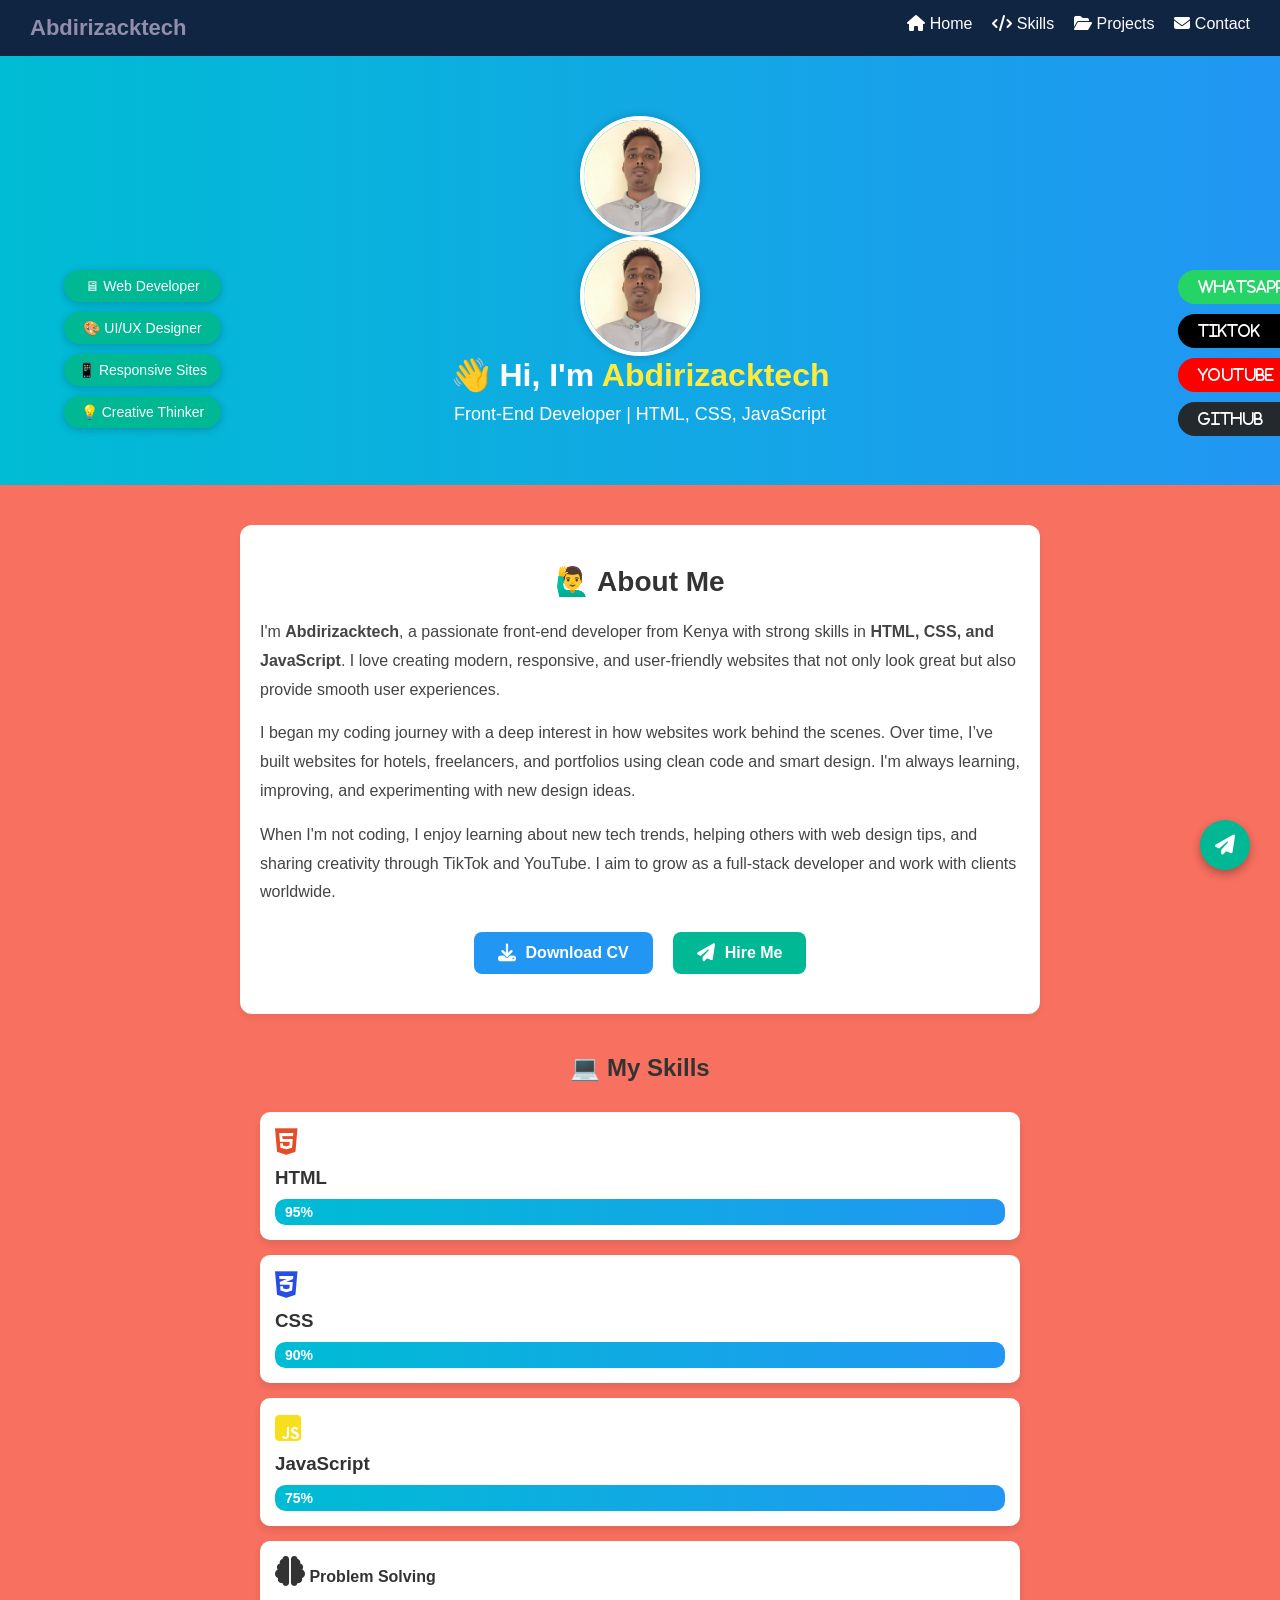
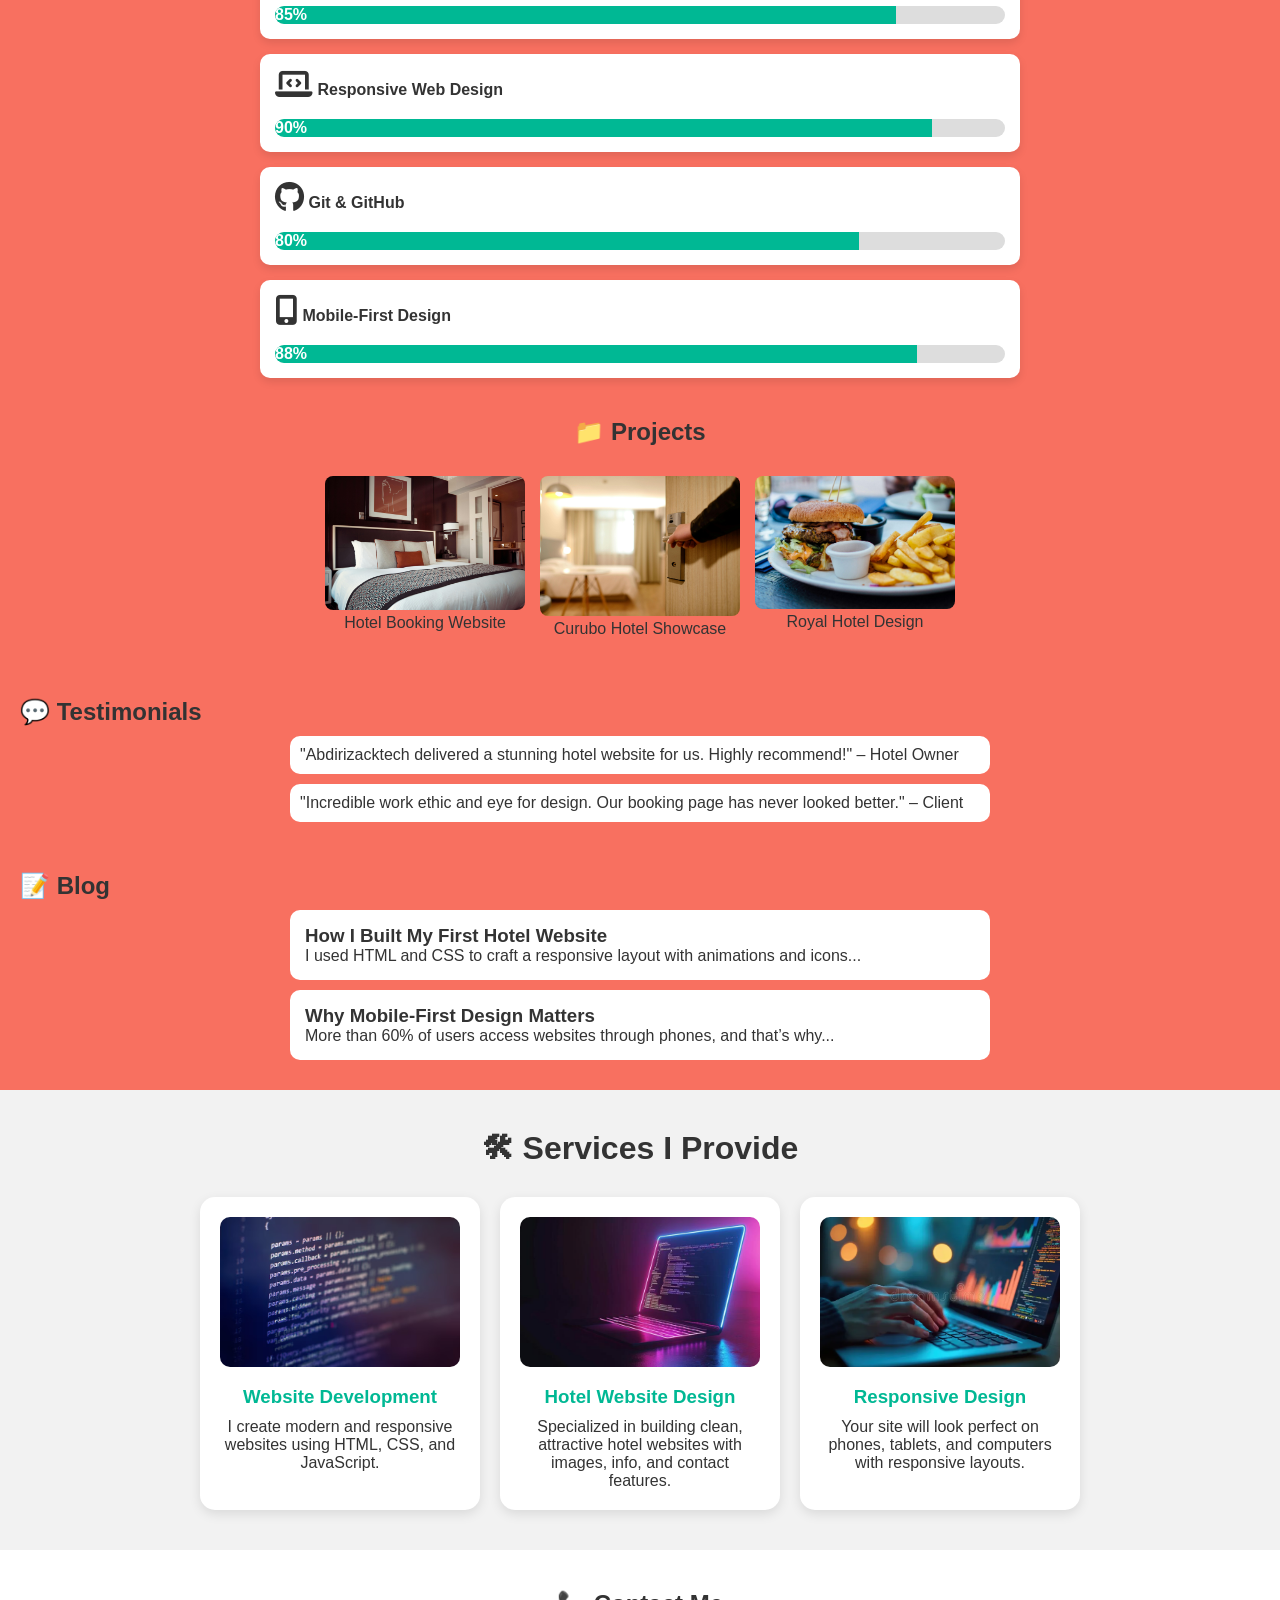
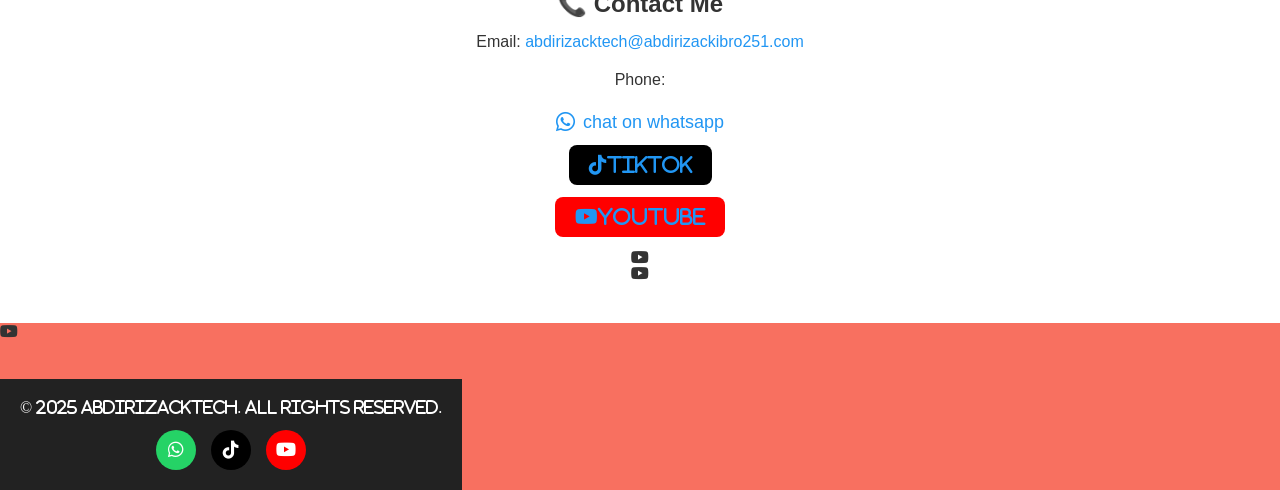
==== commit 985e24c8: "Update p.html" ====
--- a/p.html
+++ b/p.html
@@ -1,316 +1,298 @@
-<!DOCTYPE html>
-<html lang="en">
-  <head>
-    <meta charset="UTF-8" />
-    <title>Abdirizacktech Portfolio</title>
-    <link rel="stylesheet" href="style.css" />
-    <!-- Font Awesome CDN -->
-    <link
-      rel="stylesheet"
-      href="https://cdnjs.cloudflare.com/ajax/libs/font-awesome/6.4.0/css/all.min.css" />
-    <meta name="viewport" content="width=device-width, initial-scale=1.0" />
-  </head>
-  <body>
-    <!-- Navbar -->
-    <nav class="navbar">
-      <div class="logo">Abdirizacktech</div>
-      <ul class="nav-links">
-        <li>
-          <a href="#home"><i class="fas fa-home"></i> Home</a>
-        </li>
-        <li>
-          <a href="#skills"><i class="fas fa-code"></i> Skills</a>
-        </li>
-        <li>
-          <a href="#projects"><i class="fas fa-folder-open"></i> Projects</a>
-        </li>
-        <li>
-          <a href="#contact"><i class="fas fa-envelope"></i> Contact</a>
-        </li>
-      </ul>
-    </nav>
-
-    <!-- Header -->
-    <header id="home">
-      <div class="header-content">
-        <div class="popup-container">
-          <div class="popup-bubble">🖥 Web Developer</div>
-          <div class="popup-bubble">🎨 UI/UX Designer</div>
-          <div class="popup-bubble">📱 Responsive Sites</div>
-          <div class="popup-bubble">💡 Creative Thinker</div>
-        </div>
-        <img
-          src="profiles/IMG_20241104_105812_166.jpg"
-          alt="my profile"
-          class="profile-pc" />
-      </div>
-      <h1 class="slide-down">👋 Hi, I'm <span>Abdirizacktech</span></h1>
-      <p class="fade-in">Front-End Developer | HTML, CSS, JavaScript</p>
-    </header>
-    <!--about me section-->
-    <section class="about-section" id="about">
-      <h2>🙋‍♂️ About Me</h2>
-      <p>
-        I'm <strong>Abdirizacktech</strong>, a passionate front-end developer
-        from Kenya with strong skills in
-        <strong>HTML, CSS, and JavaScript</strong>. I love creating modern,
-        responsive, and user-friendly websites that not only look great but also
-        provide smooth user experiences.
-      </p>
-
-      <p>
-        I began my coding journey with a deep interest in how websites work
-        behind the scenes. Over time, I’ve built websites for hotels,
-        freelancers, and portfolios using clean code and smart design. I'm
-        always learning, improving, and experimenting with new design ideas.
-      </p>
-
-      <p>
-        When I'm not coding, I enjoy learning about new tech trends, helping
-        others with web design tips, and sharing creativity through TikTok and
-        YouTube. I aim to grow as a full-stack developer and work with clients
-        worldwide.
-      </p>
-      <div class="about-buttons">
-        <a href="cv.pdf" download class="btn btn-download">
-          <i class="fas fa-download"></i> Download CV
-        </a>
-        <a href="#contact" class="btn btn-hire">
-          <i class="fas fa-paper-plane"></i> Hire Me
-        </a>
-      </div>
-    </section>
-    <!-- Skills Section -->
-    <section class="skills-section" id="skills">
-      <h2>💻 My Skills</h2>
-
-      <div class="skill-box">
-        <i class="fab fa-html5 html-icon"></i>
-        <h3>HTML</h3>
-        <div class="skill-bar">
-          <div class="progress" style="width: 95%">95%</div>
-        </div>
-      </div>
-
-      <div class="skill-box">
-        <i class="fab fa-css3-alt css-icon"></i>
-        <h3>CSS</h3>
-        <div class="skill-bar">
-          <div class="progress" style="width: 90%">90%</div>
-        </div>
-      </div>
-
-      <div class="skill-box">
-        <i class="fab fa-js-square js-icon"></i>
-        <h3>JavaScript</h3>
-        <div class="skill-bar">
-          <div class="progress" style="width: 75%">75%</div>
-        </div>
-      </div>
-      <!-- Existing skills above here -->
-
-      <!-- New Expanded Skills -->
-      <div class="skill-box">
-        <i class="fas fa-brain"></i> Problem Solving
-        <div class="skill-bar">
-          <div class="skill-level" style="width: 85%">85%</div>
-        </div>
-      </div>
-      <div class="skill-box">
-        <i class="fas fa-laptop-code"></i> Responsive Web Design
-        <div class="skill-bar">
-          <div class="skill-level" style="width: 90%">90%</div>
-        </div>
-      </div>
-      <div class="skill-box">
-        <i class="fab fa-github"></i> Git & GitHub
-        <div class="skill-bar">
-          <div class="skill-level" style="width: 80%">80%</div>
-        </div>
-      </div>
-      <div class="skill-box">
-        <i class="fas fa-mobile-alt"></i> Mobile-First Design
-        <div class="skill-bar">
-          <div class="skill-level" style="width: 88%">88%</div>
-        </div>
-      </div>
-    </section>
-    <!-- Projects Section -->
-    <section class="projects-section" id="projects">
-      <h2>📸 My Projects</h2>
-      <div class="project-gallery">
-        <div class="project">
-          <a href="#"
-            ><img
-              src="hotel pic/pexels-pixabay-164595.jpg"
-              alt="Hotel Project 1"
-          /></a>
-          <p>Hotel Booking Website</p>
-        </div>
-        <div class="project">
-          <a href="#"
-            ><img
-              src="hotel pic/pexels-pixabay-271639.jpg"
-              alt="Hotel Project 2"
-          /></a>
-          <p>Curubo Hotel Showcase</p>
-        </div>
-        <div class="project">
-          <a href="#"
-            ><img
-              src="hotel pic/pexels-robinstickel-70497.jpg"
-              alt="Hotel Project 3"
-          /></a>
-          <p>Royal Hotel Design</p>
-        </div>
-      </div>
-    </section>
-    <section class="testimonial-section">
-      <h2>💬 Testimonials</h2>
-      <div class="testimonial">
-        <p>
-          "Abdirizacktech delivered a stunning hotel website for us. Highly
-          recommend!" – Hotel Owner
-        </p>
-      </div>
-      <div class="testimonial">
-        <p>
-          "Incredible work ethic and eye for design. Our booking page has never
-          looked better." – Client
-        </p>
-      </div>
-    </section>
-    <section class="blog-section">
-      <h2>📝 Blog</h2>
-      <div class="blog-post">
-        <h3>How I Built My First Hotel Website</h3>
-        <p>
-          I used HTML and CSS to craft a responsive layout with animations and
-          icons...
-        </p>
-      </div>
-      <div class="blog-post">
-        <h3>Why Mobile-First Design Matters</h3>
-        <p>
-          More than 60% of users access websites through phones, and that’s
-          why...
-        </p>
-      </div>
-    </section>
-    <section id="services">
-      <h2>🛠 Services I Provide</h2>
-      <div class="service-boxes">
-        <div class="service">
-          <img src="profiles/html5-editor.avif" alt="Web Development" />
-          <h3>Website Development</h3>
-          <p>
-            I create modern and responsive websites using HTML, CSS, and
-            JavaScript.
-          </p>
-        </div>
-        <div class="service">
-          <img src="profiles/modern-laptop.jpeg" alt="Hotel Website" />
-          <h3>Hotel Website Design</h3>
-          <p>
-            Specialized in building clean, attractive hotel websites with
-            images, info, and contact features.
-          </p>
-        </div>
-        <div class="service">
-          <img src="profiles/hands-coding.webp" alt="Responsive Design" />
-          <h3>Responsive Design</h3>
-          <p>
-            Your site will look perfect on phones, tablets, and computers with
-            responsive layouts.
-          </p>
-        </div>
-      </div>
-    </section>
-
-    <!-- Contact Section -->
-    <section class="contact-section" id="contact">
-      <h2>📞 Contact Me</h2>
-      <p>
-        Email:
-        <a href="mailto:abdirizacktech@gmail.com">abdirizacktech@gmail.com</a>
-      </p>
-      <div class="social-links">
-        Phone:
-        <a
-          href="https://wa.me/254721620254"
-          target="_blank"
-          class="whatsapp-link"
-          ><i class="fab fa-whatsapp"></i>chat on whatsapp</a
-        >
-        <a
-          href="https://www.tiktok.com/@Abdirizacktech"
-          target="_blank"
-          class="social-icon tiktok">
-          <i class="fab fa-tiktok">TikTok</i>
-        </a>
-        <a
-          href="https://www.youtube.com/@All tech"
-          target="_blank"
-          class="social-icon youtube">
-          <i class="fab fa-youtube"></i>
-          YouTube</a
-        >
-      </div>
-    </section>
-
-    <!-- Footer -->
-    <footer>
-      <p>© 2025 Abdirizacktech. All rights reserved.</p>
-
-      <div class="footer-socials">
-        <a
-          href="https://wa.me/254712345678"
-          target="_blank"
-          class="footer-icon whatsapp">
-          <i class="fab fa-whatsapp"></i>
-        </a>
-        <a
-          href="https://www.tiktok.com/@Abdirizacktech"
-          target="_blank"
-          class="footer-icon tiktok">
-          <i class="fab fa-tiktok"></i>
-        </a>
-        <a
-          href="https://www.youtube.com/@All tech"
-          target="_blank"
-          class="footer-icon youtube">
-          <i class="fab fa-youtube"></i>
-        </a>
-      </div>
-    </footer>
-    <a href="#contact" class="floating-hire-btn" title="Hire Me">
-      <i class="fas fa-paper-plane"></i>
-    </a>
-    <div class="socials-right">
-      <a
-        href="https://wa.me/yourwhatsapplink"
-        target="_blank"
-        class="social whatsapp"
-        >WhatsApp</a
-      >
-      <a
-        href="https://tiktok.com/@yourusername"
-        target="_blank"
-        class="social tiktok"
-        >TikTok</a
-      >
-      <a
-        href="https://youtube.com/@yourchannel"
-        target="_blank"
-        class="social youtube"
-        >YouTube</a
-      >
-      <a
-        href="https://github.com/yourgithub"
-        target="_blank"
-        class="social github"
-        >GitHub</a
-      >
-    </div>
-  </body>
-</html>
+<!DOCTYPE html>
+<html lang="en">
+  <head>
+    <meta charset="UTF-8" />
+    <title>Abdirizacktech Portfolio</title>
+    <link rel="stylesheet" href="style.css" />
+    <!-- Font Awesome CDN -->
+    <link
+      rel="stylesheet"
+      href="https://cdnjs.cloudflare.com/ajax/libs/font-awesome/6.4.0/css/all.min.css" />
+    <meta name="viewport" content="width=device-width, initial-scale=1.0" />
+  </head>
+  <body>
+    <!-- Navbar -->
+    <nav class="navbar">
+      <div class="logo">Abdirizacktech</div>
+      <ul class="nav-links">
+        <li>
+          <a href="#home"><i class="fas fa-home"></i> Home</a>
+        </li>
+        <li>
+          <a href="#skills"><i class="fas fa-code"></i> Skills</a>
+        </li>
+        <li>
+          <a href="#projects"><i class="fas fa-folder-open"></i> Projects</a>
+        </li>
+        <li>
+          <a href="#contact"><i class="fas fa-envelope"></i> Contact</a>
+        </li>
+      </ul>
+    </nav>
+
+    <!-- Header -->
+    <header id="home">
+      <div class="header-content">
+        <div class="popup-container">
+          <div class="popup-bubble">🖥 Web Developer</div>
+          <div class="popup-bubble">🎨 UI/UX Designer</div>
+          <div class="popup-bubble">📱 Responsive Sites</div>
+          <div class="popup-bubble">💡 Creative Thinker</div>
+        </div>
+        <img
+          src="profiles/IMG_20241104_105812_166.jpg"
+          alt="my profile"
+          class="profile-pc" />
+      </div>
+      
+      <div class="header-content">
+        <img
+          src="profiles/IMG_20241104_105812_166.jpg"
+          alt="my profile"
+          class="profile-pc" />
+      </div>
+      <h1 class="slide-down">👋 Hi, I'm <span>Abdirizacktech</span></h1>
+      <p class="fade-in">Front-End Developer | HTML, CSS, JavaScript</p>
+    </header>
+    <!--about me section-->
+     <section class="about-section" id="about">
+  <h2>🙋‍♂️ About Me</h2>
+  <p>
+    I'm <strong>Abdirizacktech</strong>, a passionate front-end developer from Kenya with strong skills in
+    <strong>HTML, CSS, and JavaScript</strong>. I love creating modern, responsive, and user-friendly websites that
+    not only look great but also provide smooth user experiences.
+  </p>
+
+  <p>
+    I began my coding journey with a deep interest in how websites work behind the scenes.
+    Over time, I’ve built websites for hotels, freelancers, and portfolios using clean code and smart design.
+    I'm always learning, improving, and experimenting with new design ideas.
+  </p>
+
+  <p>
+    When I'm not coding, I enjoy learning about new tech trends, helping others with web design tips, and
+    sharing creativity through TikTok and YouTube. I aim to grow as a full-stack developer and work with clients worldwide.
+  </p><div class="about-buttons">
+    <a href="cv.pdf" download class="btn btn-download">
+      <i class="fas fa-download"></i> Download CV
+    </a>
+    <a href="#contact" class="btn btn-hire">
+      <i class="fas fa-paper-plane"></i> Hire Me
+    </a>
+  </div>
+
+</section>
+    <!-- Skills Section -->
+    <section class="skills-section" id="skills">
+      <h2>💻 My Skills</h2>
+
+      <div class="skill-box">
+        <i class="fab fa-html5 html-icon"></i>
+        <h3>HTML</h3>
+        <div class="skill-bar">
+          <div class="progress" style="width: 95%">95%</div>
+        </div>
+      </div>
+
+      <div class="skill-box">
+        <i class="fab fa-css3-alt css-icon"></i>
+        <h3>CSS</h3>
+        <div class="skill-bar">
+          <div class="progress" style="width: 90%">90%</div>
+        </div>
+      </div>
+
+      <div class="skill-box">
+        <i class="fab fa-js-square js-icon"></i>
+        <h3>JavaScript</h3>
+        <div class="skill-bar">
+          <div class="progress" style="width: 75%">75%</div>
+        </div>
+      </div>
+      <!-- Existing skills above here -->
+
+<!-- New Expanded Skills -->
+<div class="skill-box">
+  <i class="fas fa-brain"></i> Problem Solving
+  <div class="skill-bar"><div class="skill-level" style="width: 85%;">85%</div></div>
+</div>
+<div class="skill-box">
+  <i class="fas fa-laptop-code"></i> Responsive Web Design
+  <div class="skill-bar"><div class="skill-level" style="width: 90%;">90%</div></div>
+</div>
+<div class="skill-box">
+  <i class="fab fa-github"></i> Git & GitHub
+  <div class="skill-bar"><div class="skill-level" style="width: 80%;">80%</div></div>
+</div>
+<div class="skill-box">
+  <i class="fas fa-mobile-alt"></i> Mobile-First Design
+  <div class="skill-bar"><div class="skill-level" style="width: 88%;">88%</div></div>
+</div>
+
+    </section>
+
+    <!-- Projects Section -->
+    <section class="projects-section" id="projects">
+      <h2>📁 Projects</h2>
+      <div class="project-gallery">
+        <div class="project">
+          <a href="#"
+            ><img
+              src="hotel pic/pexels-pixabay-164595.jpg"
+              alt="Hotel Project 1"
+          /></a>
+          <p>Hotel Booking Website</p>
+        </div>
+        <div class="project">
+          <a href="#"
+            ><img
+              src="hotel pic/pexels-pixabay-271639.jpg"
+              alt="Hotel Project 2"
+          /></a>
+          <p>Curubo Hotel Showcase</p>
+        </div>
+        <div class="project">
+          <a href="#"
+            ><img
+              src="hotel pic/pexels-robinstickel-70497.jpg"
+              alt="Hotel Project 3"
+          /></a>
+          <p>Royal Hotel Design</p>
+        </div>
+      </div>
+    </section>
+      <section class="testimonial-section">
+      <h2>💬 Testimonials</h2>
+      <div class="testimonial">
+        <p>
+          "Abdirizacktech delivered a stunning hotel website for us. Highly
+          recommend!" – Hotel Owner
+        </p>
+      </div>
+      <div class="testimonial">
+        <p>
+          "Incredible work ethic and eye for design. Our booking page has never
+          looked better." – Client
+        </p>
+      </div>
+    </section>
+    <section class="blog-section">
+      <h2>📝 Blog</h2>
+      <div class="blog-post">
+        <h3>How I Built My First Hotel Website</h3>
+        <p>
+          I used HTML and CSS to craft a responsive layout with animations and
+          icons...
+        </p>
+      </div>
+      <div class="blog-post">
+        <h3>Why Mobile-First Design Matters</h3>
+        <p>
+          More than 60% of users access websites through phones, and that’s
+          why...
+        </p>
+      </div>
+    </section>
+    <section id="services">
+      <h2>🛠 Services I Provide</h2>
+      <div class="service-boxes">
+        <div class="service">
+          <img src="profiles/html5-editor.avif" alt="Web Development" />
+          <h3>Website Development</h3>
+          <p>
+            I create modern and responsive websites using HTML, CSS, and
+            JavaScript.
+          </p>
+        </div>
+        <div class="service">
+          <img src="profiles/modern-laptop.jpeg" alt="Hotel Website" />
+          <h3>Hotel Website Design</h3>
+          <p>
+            Specialized in building clean, attractive hotel websites with
+            images, info, and contact features.
+          </p>
+        </div>
+        <div class="service">
+          <img src="profiles/hands-coding.webp" alt="Responsive Design" />
+          <h3>Responsive Design</h3>
+          <p>
+            Your site will look perfect on phones, tablets, and computers with
+            responsive layouts.
+          </p>
+        </div>
+      </div>
+    </section>
+
+    <!-- Contact Section -->
+    <section class="contact-section" id="contact">
+      <h2>📞 Contact Me</h2>
+      <p>
+        Email:
+        <a href="mailto:abdirizacktech@gmail.com"
+          >abdirizacktech@abdirizackibro251.com</a
+        >
+      </p>
+      <div class="social-links">
+        Phone:
+        <a
+          href="https://wa.me/254721620254"
+          target="_blank"
+          class="whatsapp-link"
+          ><i class="fab fa-whatsapp"></i>chat on whatsapp</a
+        >
+        <a href="https://www.tiktok.com/@Abdirizacktech" target="_blank" class="social-icon tiktok">
+          <i class="fab fa-tiktok">TikTok</i>
+        </a>
+        <a href="https://www.youtube.com/@All tech" target="_blank" class="social-icon youtube">
+          <i class="fab fa-youtube">YouTube
+        </a>
+      </div>
+    </section>
+
+    <!-- Footer -->
+    <footer>
+  <p>© 2025 Abdirizacktech. All rights reserved.</p>
+
+  <div class="footer-socials">
+    <a href="https://wa.me/254712345678" target="_blank" class="footer-icon whatsapp">
+      <i class="fab fa-whatsapp"></i>
+    </a>
+    <a href="https://www.tiktok.com/@yourusername" target="_blank" class="footer-icon tiktok">
+      <i class="fab fa-tiktok"></i>
+    </a>
+    <a href="https://www.youtube.com/@yourchannel" target="_blank" class="footer-icon youtube">
+      <i class="fab fa-youtube"></i>
+    </a>
+  </div>
+</footer>
+    <a href="#contact" class="floating-hire-btn" title="Hire Me">
+  <i class="fas fa-paper-plane"></i>
+</a>
+     <div class="socials-right">
+      <a
+        href="https://wa.me/yourwhatsapplink"
+        target="_blank"
+        class="social whatsapp"
+        >WhatsApp</a
+      >
+      <a
+        href="https://tiktok.com/@yourusername"
+        target="_blank"
+        class="social tiktok"
+        >TikTok</a
+      >
+      <a
+        href="https://youtube.com/@yourchannel"
+        target="_blank"
+        class="social youtube"
+        >YouTube</a
+      >
+       <a
+        href="https://github.com/yourgithub"
+        target="_blank"
+        class="social github"
+        >GitHub</a
+      >
+    </div>
+  </body>
+</html>
